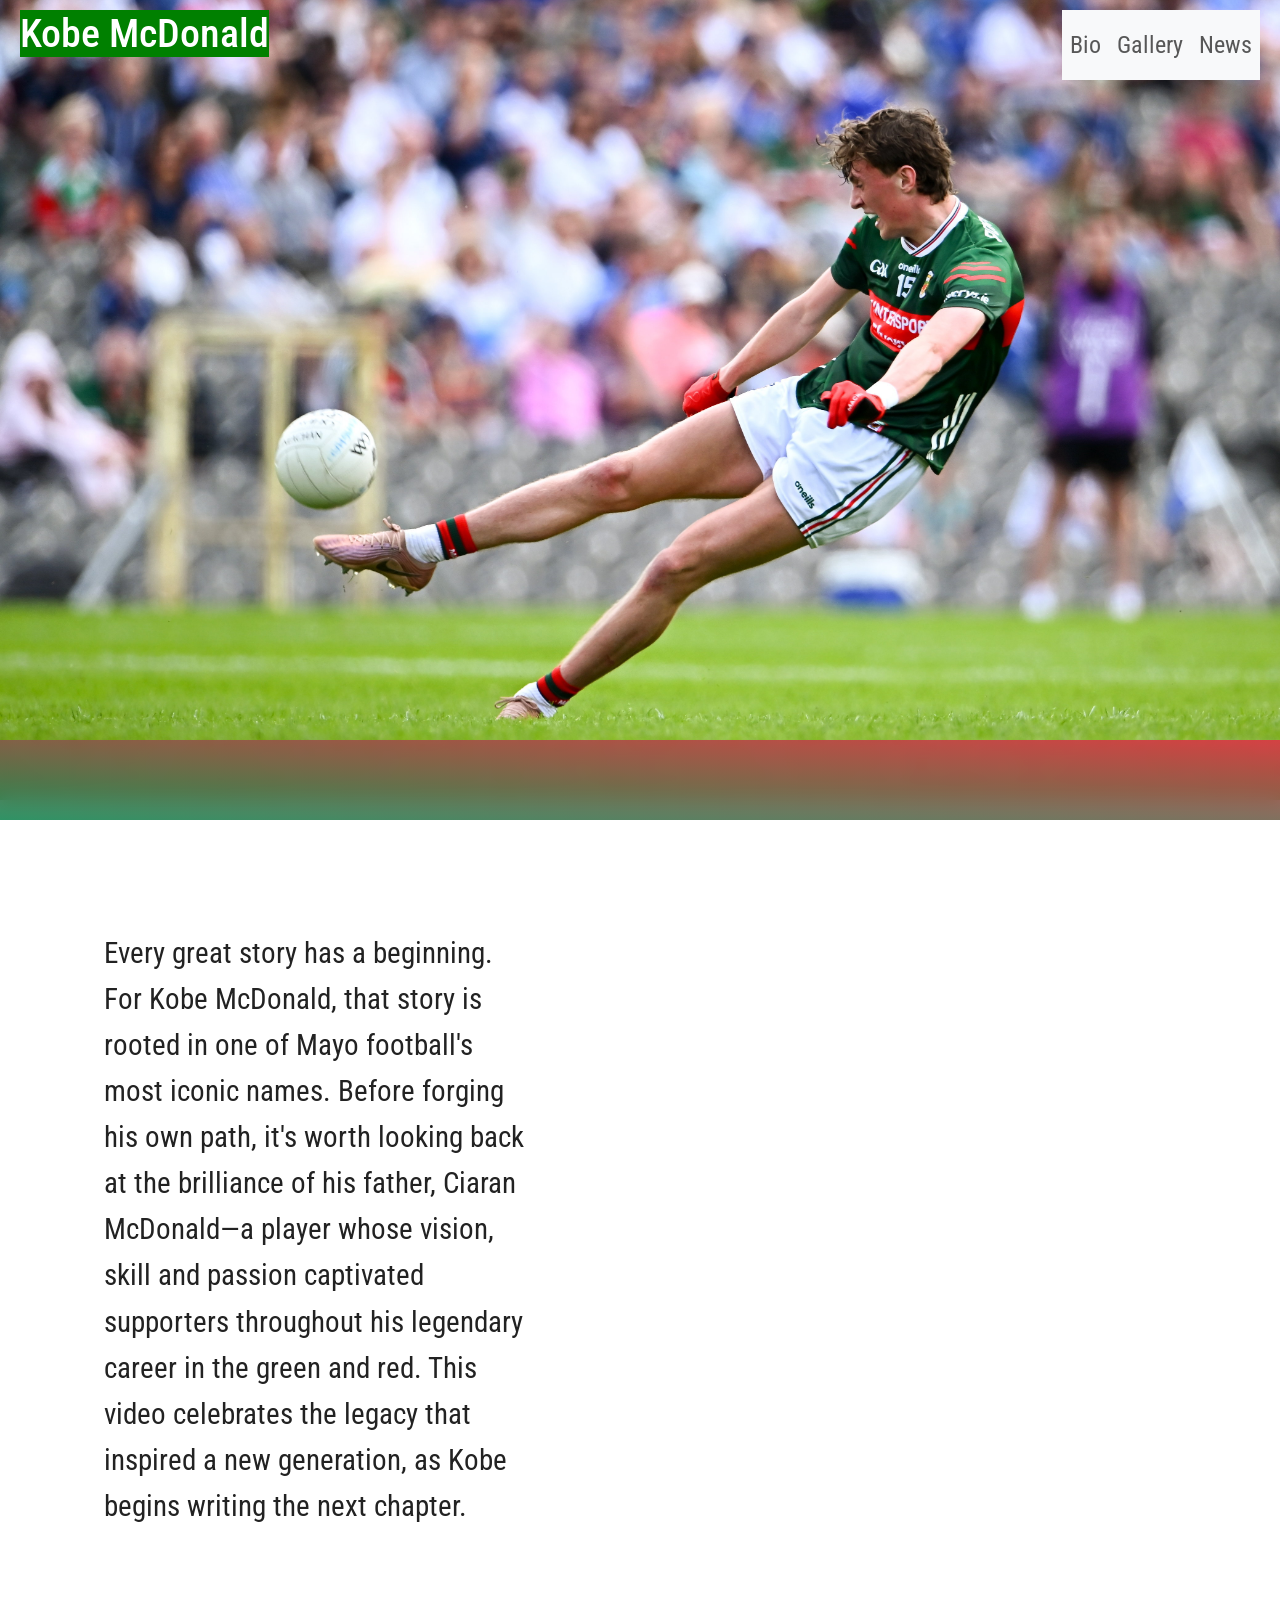
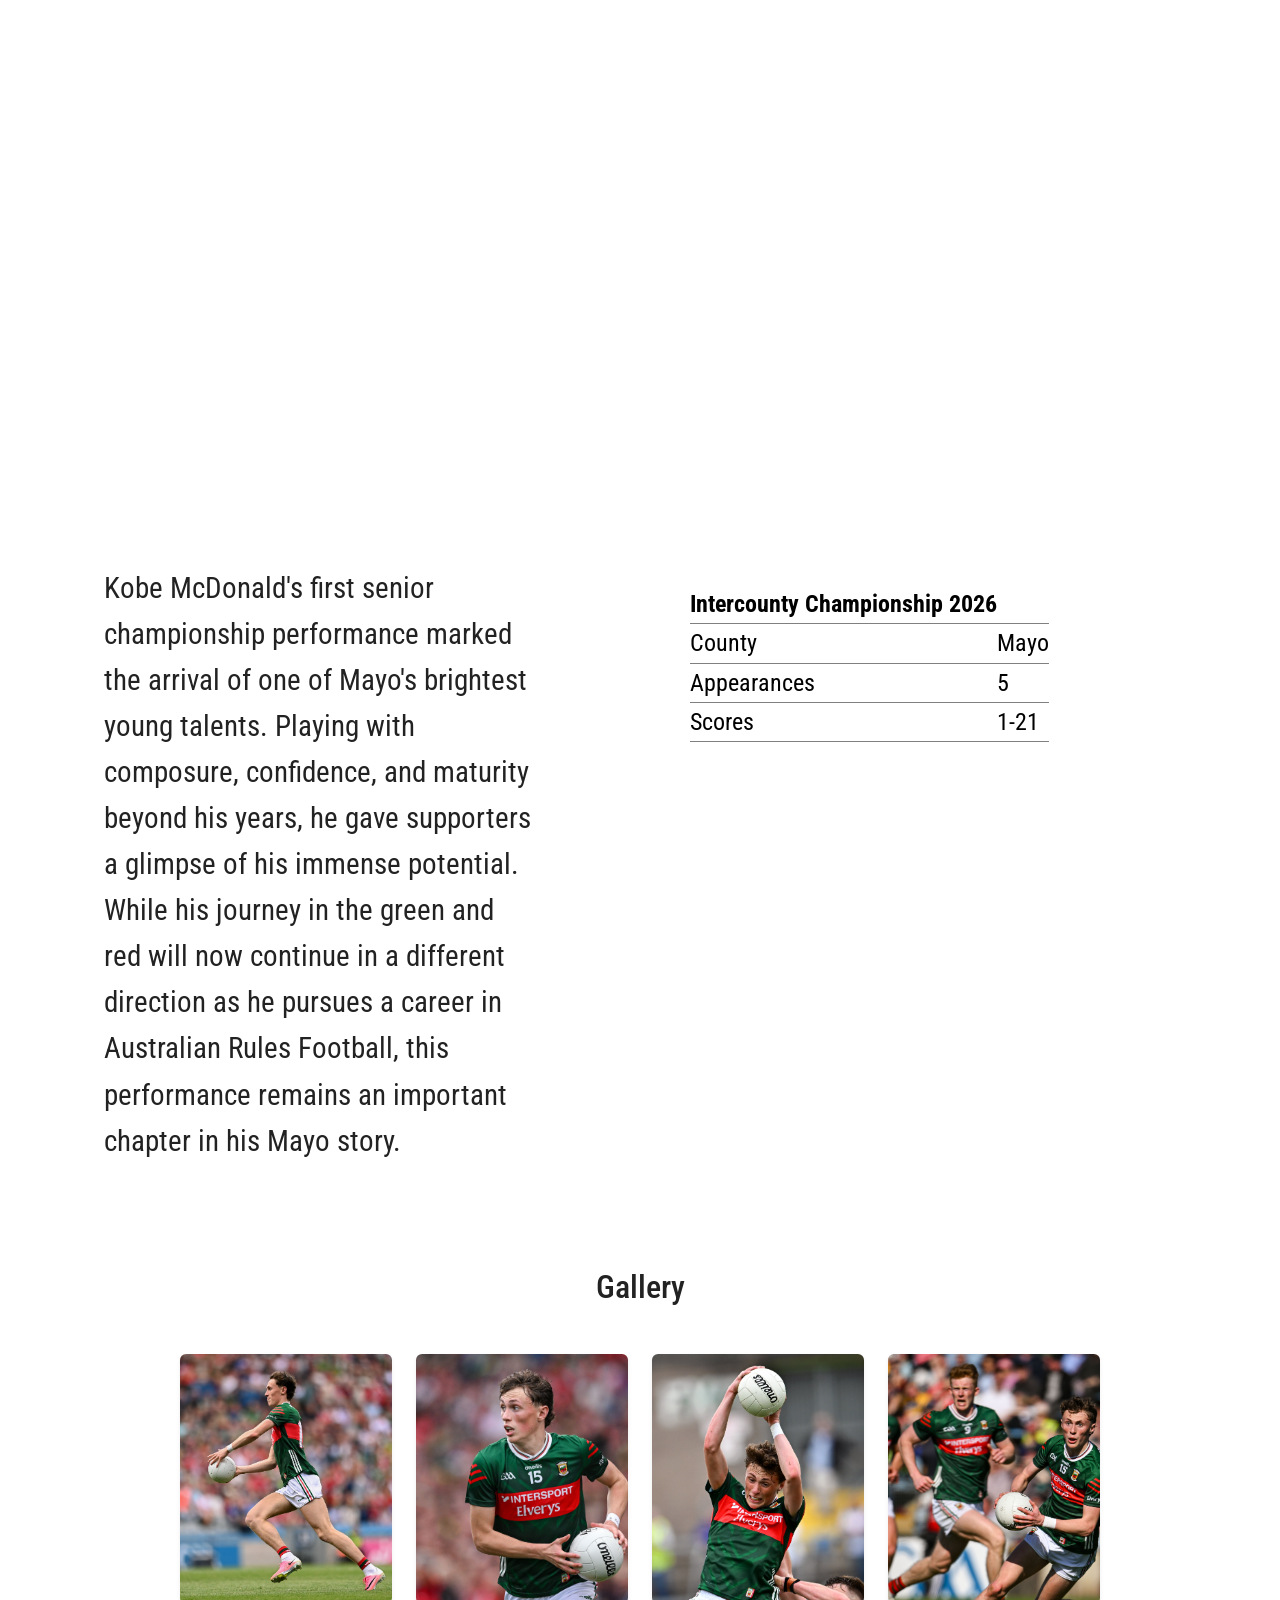
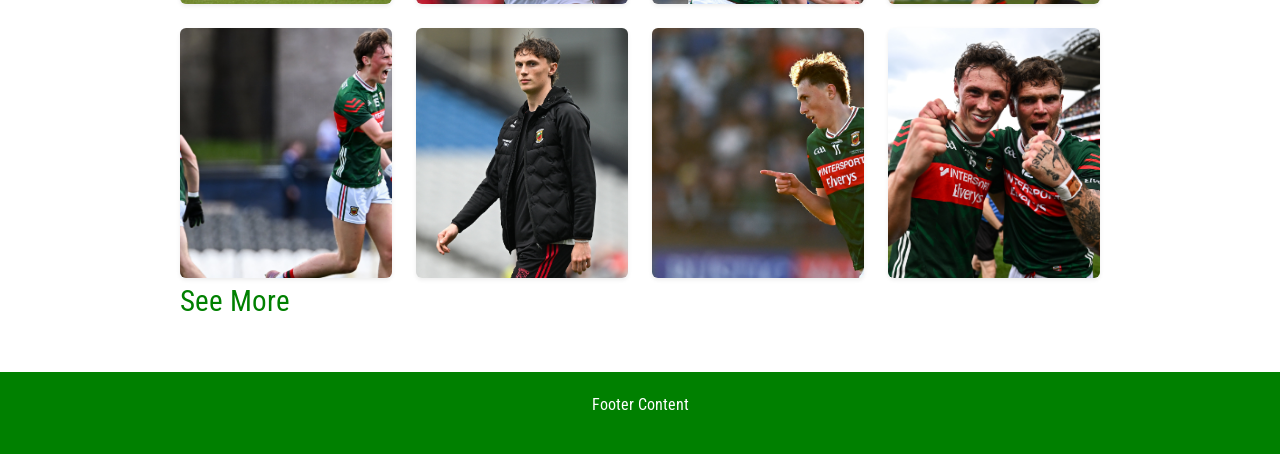
==== index.html @ b2b322db "Added content to Bio page" ====
<!doctype html>
<html lang="en">
	<head>
		<meta charset="UTF-8" />
		<meta
			name="viewport"
			content="width=device-width, initial-scale=1.0"
		/>
		<title>Kobe McDonald | The Goat</title>
		<link
			href="https://fonts.googleapis.com/css2?family=Roboto+Condensed:ital,wght@0,100..900;1,100..900&display=swap"
			rel="stylesheet"
		/>
		<link
			href="https://cdn.jsdelivr.net/npm/bootstrap@5.3.8/dist/css/bootstrap.min.css"
			rel="stylesheet"
			integrity="sha384-sRIl4kxILFvY47J16cr9ZwB07vP4J8+LH7qKQnuqkuIAvNWLzeN8tE5YBujZqJLB"
			crossorigin="anonymous"
		/>
		<link
			rel="stylesheet"
			href="css/style.css"
		/>
	</head>
	<body>
		<header>
			<h1><a href="index.html">Kobe McDonald</a></h1>
			<nav class="navbar navbar-expand-lg navbar-light bg-light">
				<button
					class="navbar-toggler"
					type="button"
					data-bs-toggle="collapse"
					data-bs-target="#navbarNav"
				>
					<span class="navbar-toggler-icon"></span>
				</button>

				<div
					class="collapse navbar-collapse"
					id="navbarNav"
				>
					<ul class="navbar-nav ms-auto">
						<li class="nav-item">
							<a
								href="bio.html"
								class="nav-link"
								>Bio</a
							>
						</li>
						<li class="nav-item">
							<a
								href="#"
								class="nav-link"
								>Gallery</a
							>
						</li>
						<li class="nav-item">
							<a
								href="#"
								class="nav-link"
								>News</a
							>
						</li>
					</ul>
				</div>
			</nav>
		</header>

		<div class="hero">
			<img
				class="cover_image"
				src="images/Kobe_hero.jpg"
				alt="Hero Image Of Kobe McDonald kicking a ball"
			/>
		</div>

		<div class="angled-divider"></div>

		<main>
			<div class="video">
				<section class="video-description">
					<p>
						Every great story has a beginning. For Kobe McDonald, that story is
						rooted in one of Mayo football's most iconic names. Before forging
						his own path, it's worth looking back at the brilliance of his
						father, Ciaran McDonald—a player whose vision, skill and passion
						captivated supporters throughout his legendary career in the green
						and red. This video celebrates the legacy that inspired a new
						generation, as Kobe begins writing the next chapter.
					</p>
				</section>

				<aside class="iframe-container">
					<iframe
						width="80%"
						height="500"
						src="https://www.youtube.com/embed/FTMXe2VPsEo?si=8yo0m6TtbRX3YWy1"
						title="YouTube video player"
						frameborder="0"
						allow="
							accelerometer;
							autoplay;
							clipboard-write;
							encrypted-media;
							gyroscope;
							picture-in-picture;
							web-share;
						"
						referrerpolicy="strict-origin-when-cross-origin"
						allowfullscreen
					></iframe>
				</aside>
			</div>
			<div class="parallax"></div>

			<div class="stats">
				<section class="stats_description">
					<p>
						Kobe McDonald's first senior championship performance marked the
						arrival of one of Mayo's brightest young talents. Playing with
						composure, confidence, and maturity beyond his years, he gave
						supporters a glimpse of his immense potential. While his journey in
						the green and red will now continue in a different direction as he
						pursues a career in Australian Rules Football, this performance
						remains an important chapter in his Mayo story.
					</p>
				</section>

				<aside class="table">
					<table>
						<tr>
							<th>Intercounty Championship 2026</th>
						</tr>
						<tr>
							<td>County</td>
							<td>Mayo</td>
						</tr>
						<tr>
							<td>Appearances</td>
							<td>5</td>
						</tr>
						<tr>
							<td>Scores</td>
							<td>1-21</td>
						</tr>
					</table>
				</aside>
			</div>

			<section class="py-5">
				<div class="container">
					<h2 class="text-center mb-5">Gallery</h2>

					<div class="row g-4">
						<div class="col-6 col-md-4 col-lg-3">
							<a
								href="images/Kobe Full.jpg"
								target="_blank"
							>
								<img
									src="images/Kobe Full.jpg"
									class="img-fluid rounded shadow-sm gallery-img"
									alt="Image of Kobe in full running with a ball"
								/>
							</a>
						</div>

						<div class="col-6 col-md-4 col-lg-3">
							<a
								href="images/kobe_ball.jpg"
								target="_blank"
							>
								<img
									src="images/kobe_ball.jpg"
									class="img-fluid rounded shadow-sm gallery-img"
									alt="Close up image of Kobe with a ball"
								/>
							</a>
						</div>

						<div class="col-6 col-md-4 col-lg-3">
							<a
								href="images/Kobe_catch.jpg"
								target="_blank"
							>
								<img
									src="images/Kobe_catch.jpg"
									class="img-fluid rounded shadow-sm gallery-img"
									alt="Close image of Kobe catching a ball"
								/>
							</a>
						</div>

						<div class="col-6 col-md-4 col-lg-3">
							<a
								href="images/Kobe-and-team.jpg"
								target="_blank"
							>
								<img
									src="images/Kobe-and-team.jpg"
									class="img-fluid rounded shadow-sm gallery-img"
									alt="Image of Kobe with ball and Mayo teammates in background"
								/>
							</a>
						</div>

						<div class="col-6 col-md-4 col-lg-3">
							<a
								href="images/kobe-celebrating.jpg"
								target="_blank"
							>
								<img
									src="images/kobe-celebrating.jpg"
									class="img-fluid rounded shadow-sm gallery-img"
									alt="Image of Kobe celebrating with clenched fist"
								/>
							</a>
						</div>

						<div class="col-6 col-md-4 col-lg-3">
							<a
								href="images/kobe-training-jacket.jpg"
								target="_blank"
							>
								<img
									src="images/kobe-training-jacket.jpg"
									class="img-fluid rounded shadow-sm gallery-img"
									alt="Image of Kobe walking in Mayo training kit"
								/>
							</a>
						</div>

						<div class="col-6 col-md-4 col-lg-3">
							<a
								href="images/kobe-un20.jpg"
								target="_blank"
							>
								<img
									src="images/kobe-un20.jpg"
									class="img-fluid rounded shadow-sm gallery-img"
									alt="Image of Kobe pointing"
								/>
							</a>
						</div>

						<div class="col-6 col-md-4 col-lg-3">
							<a
								href="images/kobe+jordan.jpg"
								target="_blank"
							>
								<img
									src="images/kobe+jordan.jpg"
									class="img-fluid rounded shadow-sm gallery-img"
									alt="Image of Kobe and Jordan celebrating"
								/>
							</a>
						</div>
					</div>
					<a href="#">See More</a>
				</div>
			</section>
		</main>
		<footer>
			<p>Footer Content</p>
		</footer>

		<script
			src="https://cdn.jsdelivr.net/npm/bootstrap@5.0.2/dist/js/bootstrap.bundle.min.js"
			integrity="sha384-MrcW6ZMFYlzcLA8Nl+NtUVF0sA7MsXsP1UyJoMp4YLEuNSfAP+JcXn/tWtIaxVXM"
			crossorigin="anonymous"
		></script>
	</body>
</html>
---- css/style.css ----
* {
	box-sizing: border-box;
	margin: 0;
	padding: 0;
}

body {
	font-family: "Roboto Condensed", sans-serif;
	line-height: 1.6;
	color: #222;
}

header {
	width: 100%;
	position: absolute;
	z-index: 1;
	display: flex;
	justify-content: space-between;
	padding-top: 10px;
}

h1 a {
	margin-left: 20px;
	color: white;
	text-decoration: none;
	background-color: green;
}

.navbar {
	font-size: 1.5rem;
	text-decoration: none;
	margin-right: 20px;
}

a:hover {
	text-decoration: underline;
}

.cover_image {
	width: 100%;
	height: 500px;
	object-fit: cover;
}

.angled-divider {
	position: relative;
	top: -40px;
	height: 50px;
	background: linear-gradient(
		3deg,
		rgba(25, 135, 84, 0.9),
		rgba(220, 53, 69, 0.9)
	);
	backdrop-filter: blur(9px);
}

section {
	margin: auto;
	width: 95%;
	padding: 0px 30px 30px 40px;
	font-size: 1rem;
}

.iframe-container {
	overflow: hidden;
	padding-top: 56.25%; /* 16:9 */
	position: relative;
}

.iframe-container iframe {
	/*this is to center and make reponsive the video */
	position: absolute;
	margin: auto;
	top: 0;
	left: 0;
	right: 0;
	border: 0;
	width: 80%;
	height: 80%;
}

.parallax {
	/* The image used */
	background-image: url(../../images/fans.jpg);

	/* Set a specific height */
	min-height: 500px;

	/* Create the parallax scrolling effect */
	background-attachment: fixed;
	background-position: center;
	background-repeat: no-repeat;
	background-size: cover;
}

.stats_description {
	margin-top: 30px;
}

.table {
	font-size: 1.5rem;
	padding: 50px;
}

.gallery-img {
	width: 100%;
	height: 250px;
	object-fit: cover;
	transition:
		transform 0.3s ease,
		box-shadow 0.3s ease;
	cursor: pointer;
}

.gallery-img:hover {
	transform: scale(1.05);
	box-shadow: 0 12px 25px rgba(0, 0, 0, 0.25);
}

section a {
	text-decoration: none;
	color: green;
}

footer {
	grid-area: footer;
	background-color: green;
	color: white;
	text-align: center;
	padding: 20px;
}

/* Bio */


section img {
	width: 80%;
}

@media (min-width: 768px) {
	.cover_image {
		height: 600px;
	}


	.angled-divider {
		top: -60px;
		height: 60px;
	}

	section {
		margin: auto;
		width: 80%;
		padding: 0px 40px;
		font-size: 1.2rem;
	}

	.video {
		grid-area: video;
		display: grid;
		grid-template-columns: 1fr 1fr;
		padding-top: 50px;
	}

	.stats {
		grid-area: stats;
		display: grid;
		grid-template-columns: 1fr 1fr;
		padding-top: 50px;
	}

	/*Bio*/
	.bio {
		grid-area: bio;
		display: grid;
		grid-template-columns: 1fr 1fr;
}
}

@media (min-width: 1200px) {

	.cover_image {
		height: 800px;
	}

	.angled-divider {
		height: 80px;
	}

	section {
		margin: auto;
		width: 80%;
		padding-bottom: 40px;
		font-size: 1.8rem;
	}

	.video {
		grid-area: video;
		display: grid;
		grid-template-columns: 1fr 1fr;
		padding-top: 50px;
	}

	.stats {
		grid-area: stats;
		display: grid;
		grid-template-columns: 1fr 1fr;
		padding-top: 50px;
	}


}
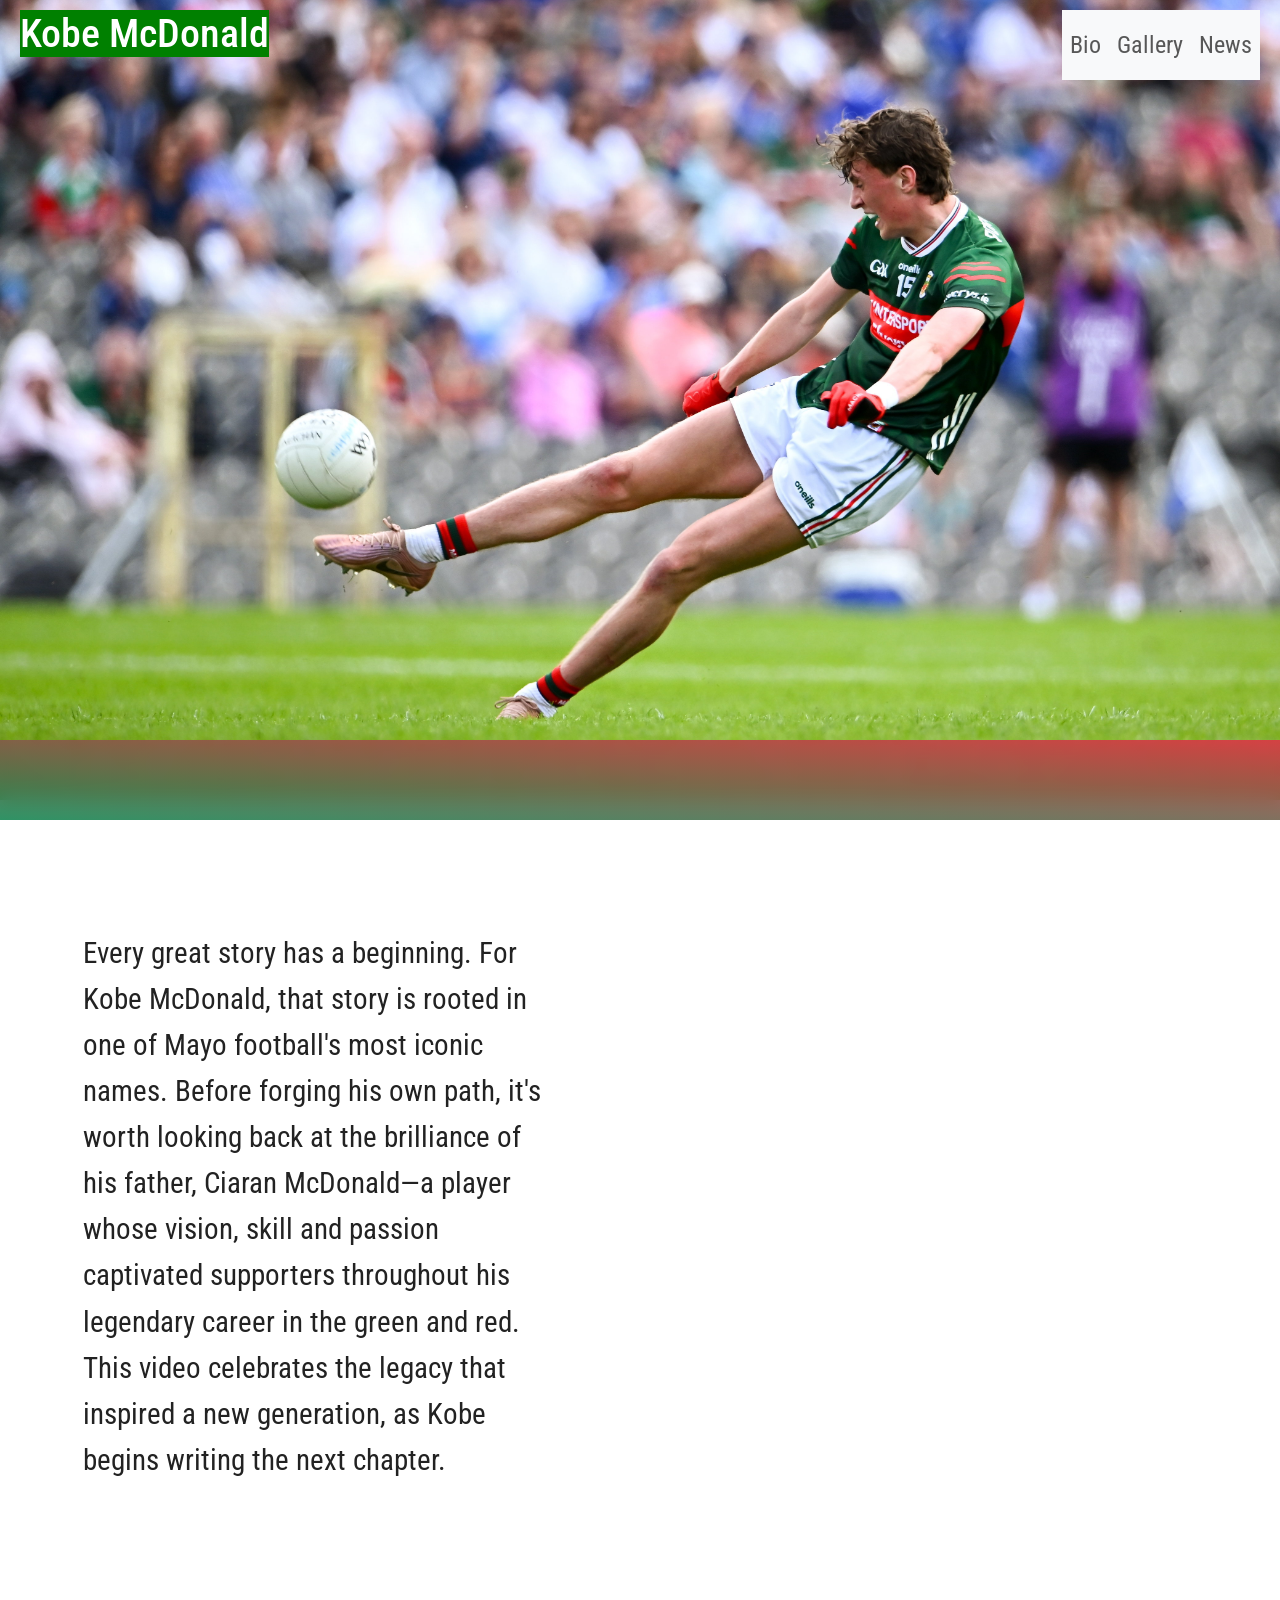
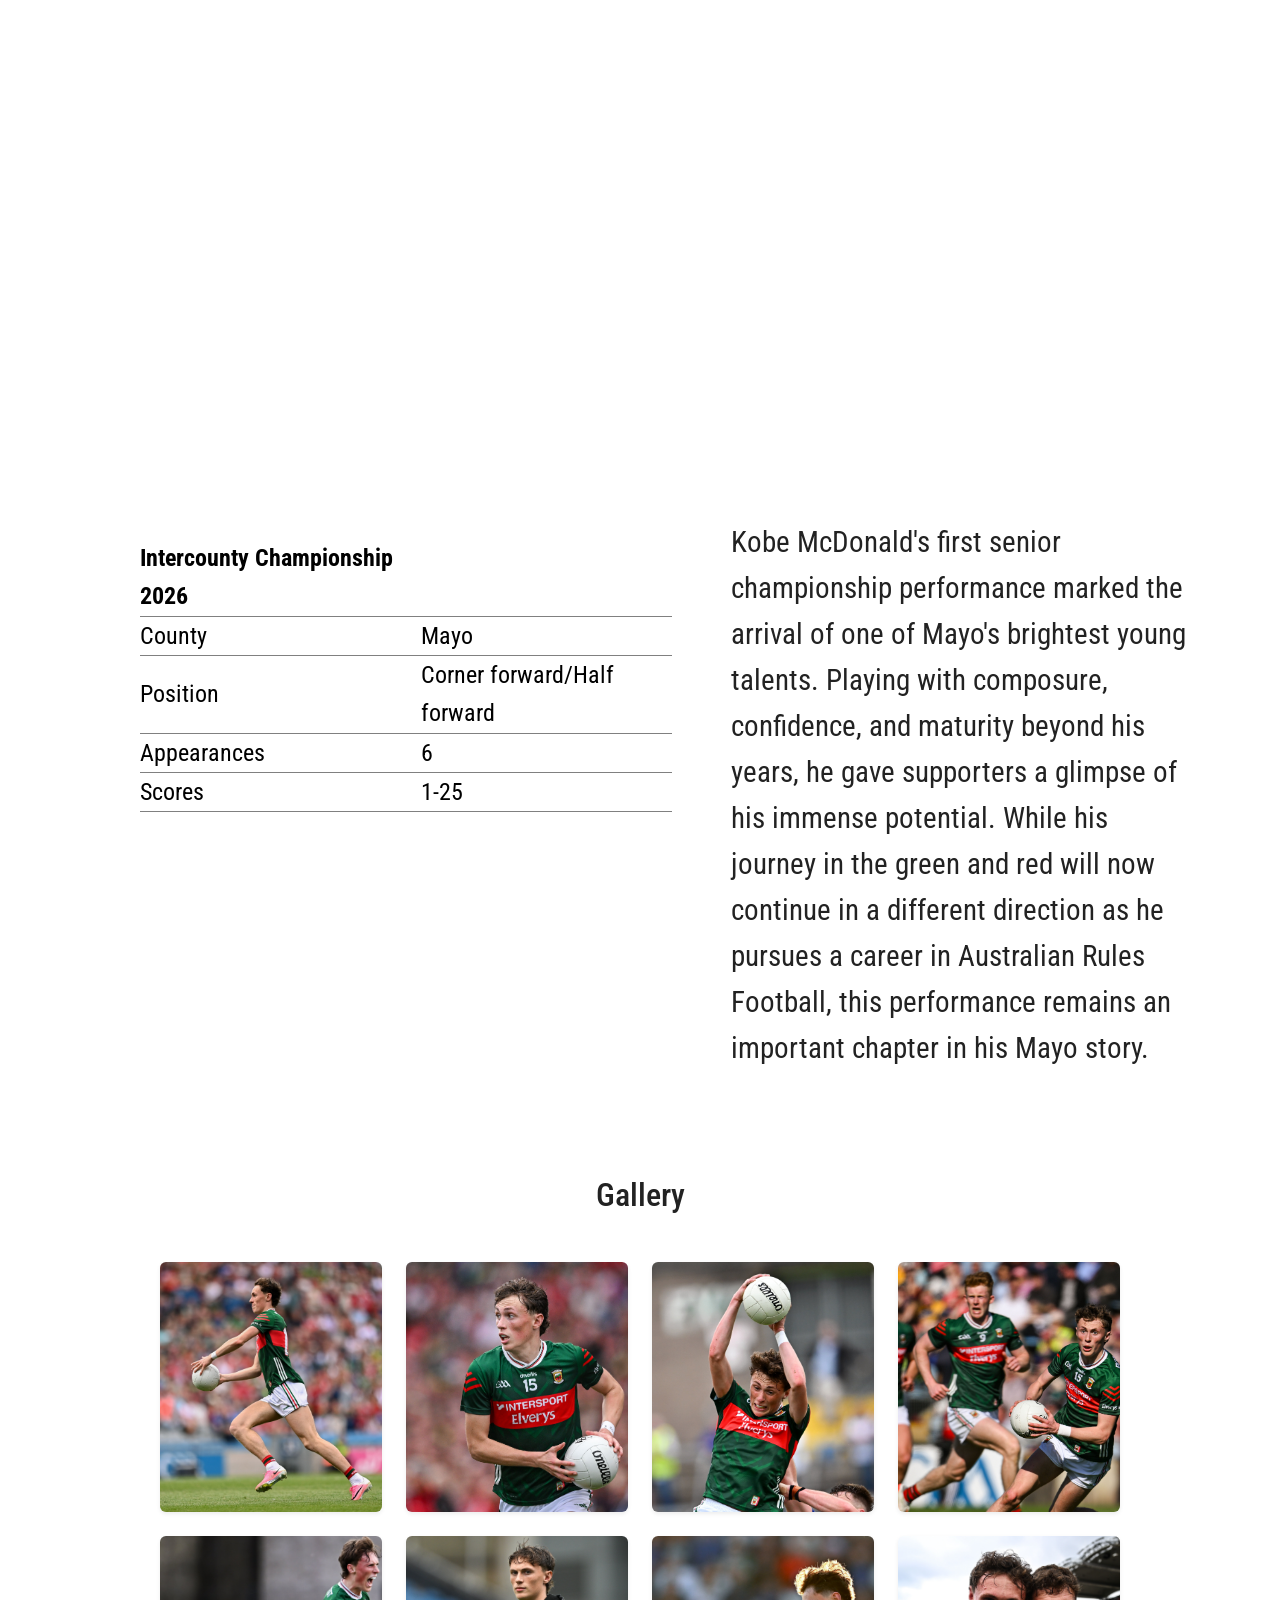
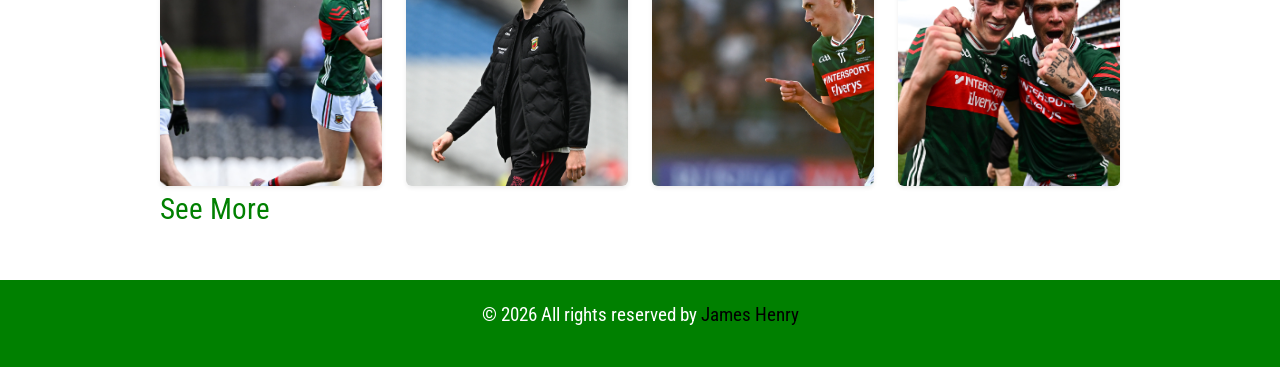
==== commit 246b56e4: "updated footer" ====
--- a/index.html
+++ b/index.html
@@ -49,7 +49,7 @@
 						</li>
 						<li class="nav-item">
 							<a
-								href="#"
+								href="gallery.html"
 								class="nav-link"
 								>Gallery</a
 							>
@@ -114,6 +114,30 @@
 			<div class="parallax"></div>
 
 			<div class="stats">
+				<aside class="table">
+					<table>
+						<tr>
+							<th>Intercounty Championship 2026</th>
+						</tr>
+						<tr>
+							<td>County</td>
+							<td>Mayo</td>
+						</tr>
+						<tr>
+							<td>Position</td>
+							<td>Corner forward/Half forward</td>
+						</tr>
+						<tr>
+							<td>Appearances</td>
+							<td>6</td>
+						</tr>
+						<tr>
+							<td>Scores</td>
+							<td>1-25</td>
+						</tr>
+					</table>
+				</aside>
+
 				<section class="stats_description">
 					<p>
 						Kobe McDonald's first senior championship performance marked the
@@ -125,26 +149,6 @@
 						remains an important chapter in his Mayo story.
 					</p>
 				</section>
-
-				<aside class="table">
-					<table>
-						<tr>
-							<th>Intercounty Championship 2026</th>
-						</tr>
-						<tr>
-							<td>County</td>
-							<td>Mayo</td>
-						</tr>
-						<tr>
-							<td>Appearances</td>
-							<td>5</td>
-						</tr>
-						<tr>
-							<td>Scores</td>
-							<td>1-21</td>
-						</tr>
-					</table>
-				</aside>
 			</div>
 
 			<section class="py-5">
@@ -256,12 +260,15 @@
 							</a>
 						</div>
 					</div>
-					<a href="#">See More</a>
+					<a href="gallery.html">See More</a>
 				</div>
 			</section>
 		</main>
 		<footer>
-			<p>Footer Content</p>
+			<p>
+				&copy; 2026 All rights reserved by
+				<a href="mailto:jamesjhenry.88@proton.me">James Henry</a>
+			</p>
 		</footer>
 
 		<script
--- a/css/style.css
+++ b/css/style.css
@@ -126,12 +126,17 @@
 	grid-area: footer;
 	background-color: green;
 	color: white;
+	font-size: 1.2rem;
 	text-align: center;
 	padding: 20px;
 }
 
+footer a {
+	text-decoration: none;
+	color: black;
+}
+
 /* Bio */
-
 
 section img {
 	width: 80%;
@@ -142,7 +147,6 @@
 		height: 600px;
 	}
 
-
 	.angled-divider {
 		top: -60px;
 		height: 60px;
@@ -151,7 +155,7 @@
 	section {
 		margin: auto;
 		width: 80%;
-		padding: 0px 40px;
+		padding: 0px 20px;
 		font-size: 1.2rem;
 	}
 
@@ -160,6 +164,7 @@
 		display: grid;
 		grid-template-columns: 1fr 1fr;
 		padding-top: 50px;
+		gap: 1rem;
 	}
 
 	.stats {
@@ -167,6 +172,11 @@
 		display: grid;
 		grid-template-columns: 1fr 1fr;
 		padding-top: 50px;
+		gap: 1rem;
+	}
+
+	.table {
+		margin-left: 30px;
 	}
 
 	/*Bio*/
@@ -174,11 +184,11 @@
 		grid-area: bio;
 		display: grid;
 		grid-template-columns: 1fr 1fr;
-}
+		gap: 1rem;
+	}
 }
 
 @media (min-width: 1200px) {
-
 	.cover_image {
 		height: 800px;
 	}
@@ -199,6 +209,7 @@
 		display: grid;
 		grid-template-columns: 1fr 1fr;
 		padding-top: 50px;
+		gap: 1rem;
 	}
 
 	.stats {
@@ -206,7 +217,10 @@
 		display: grid;
 		grid-template-columns: 1fr 1fr;
 		padding-top: 50px;
-	}
-
-
-}
+		gap: 1rem;
+	}
+
+	.table {
+		margin-left: 90px;
+	}
+}
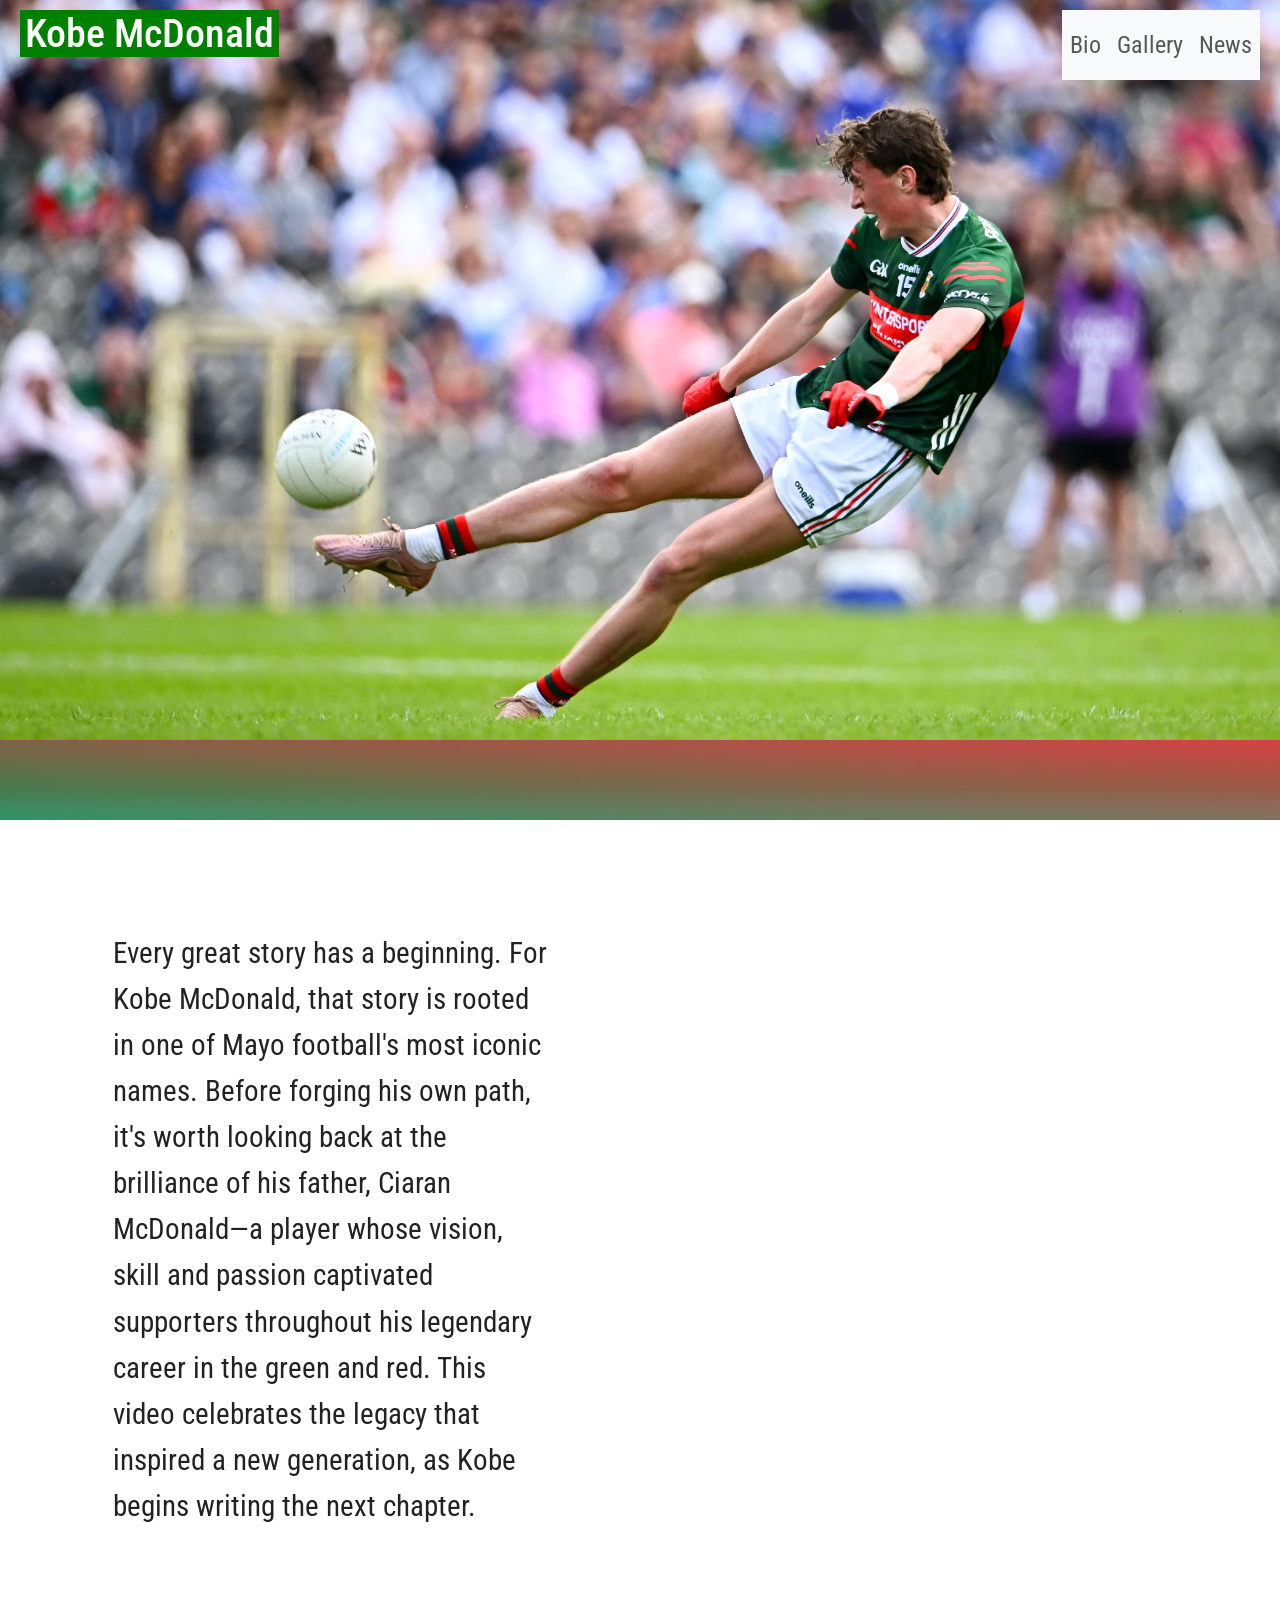
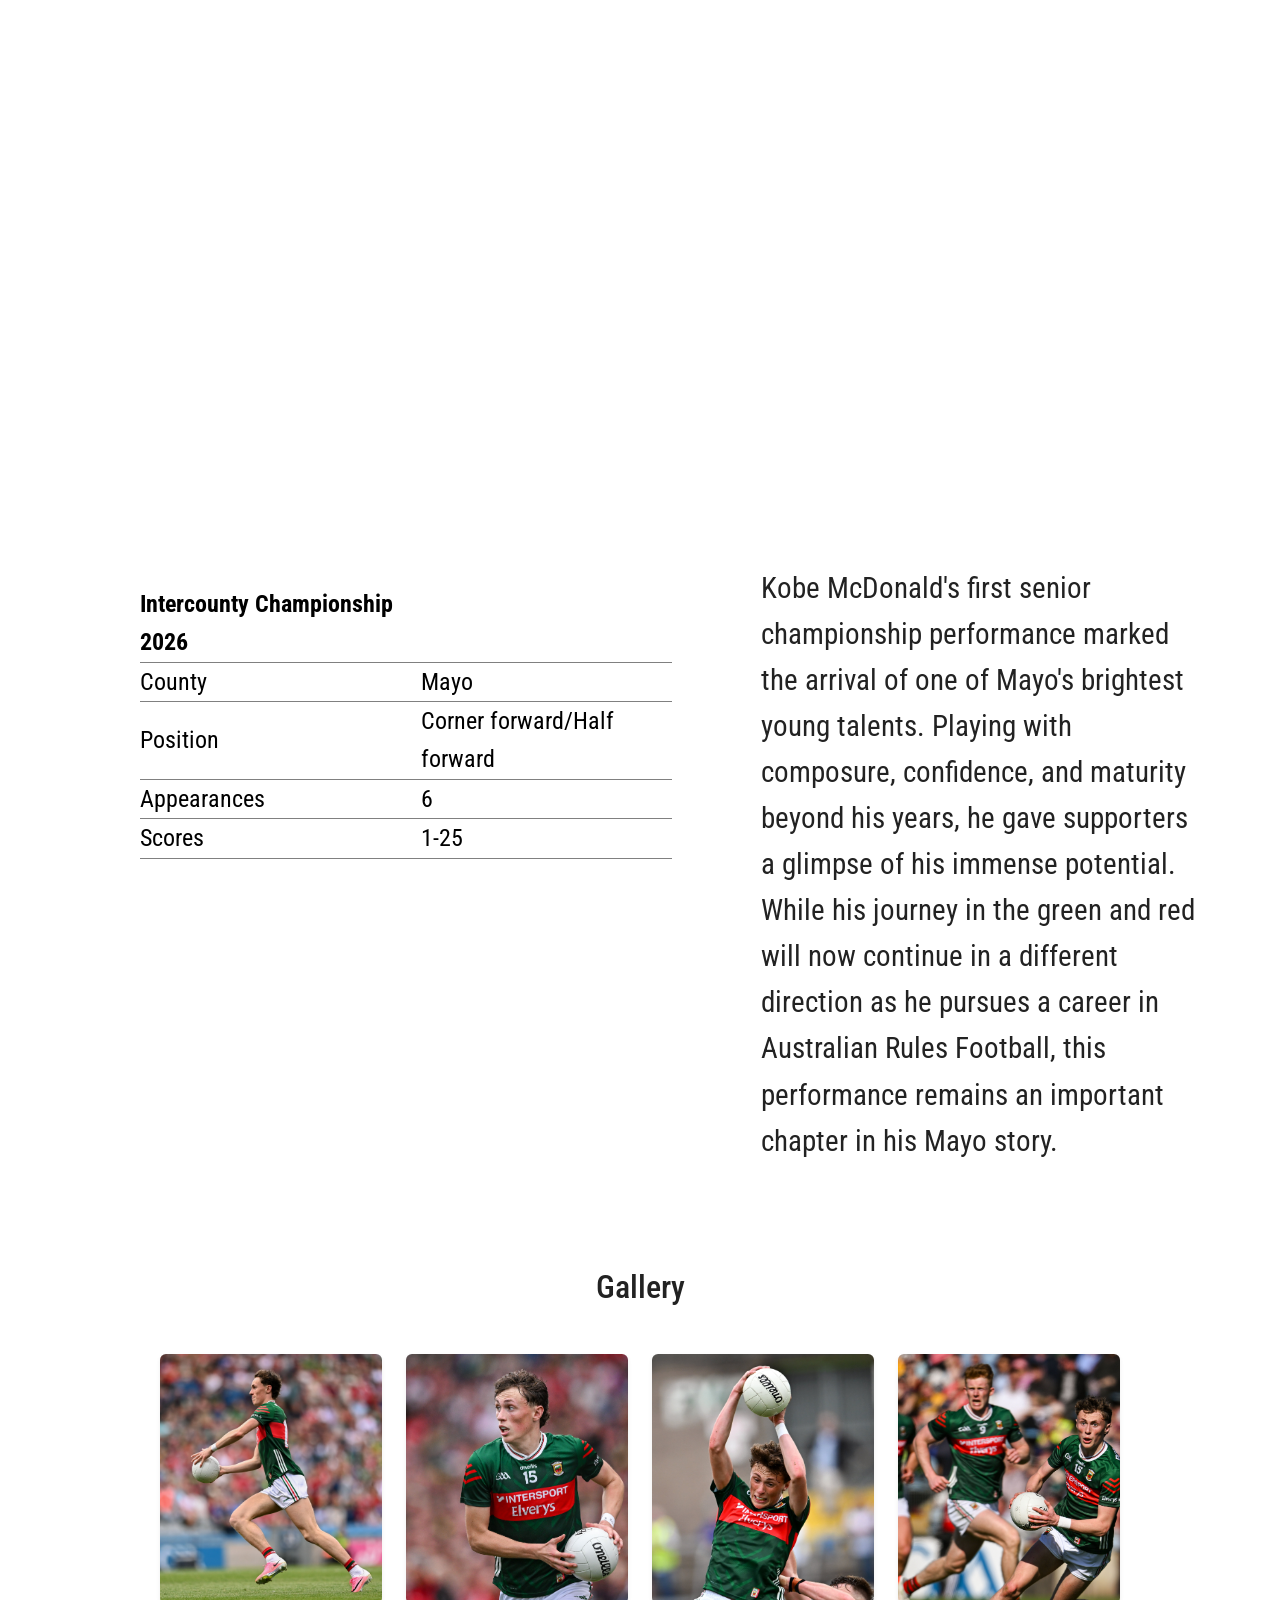
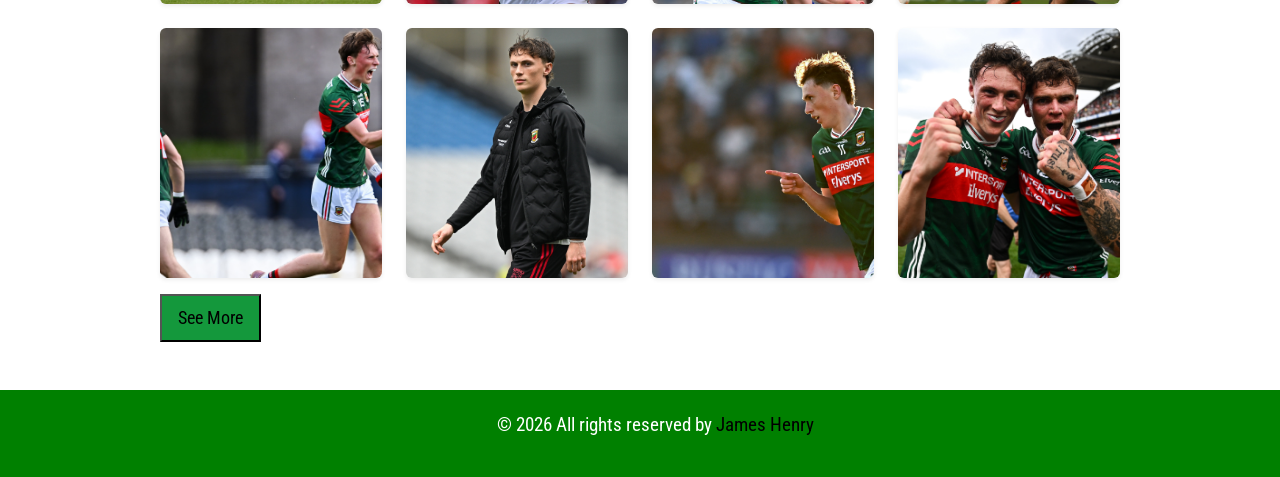
==== commit 696bccad: "Bio page content added" ====
--- a/index.html
+++ b/index.html
@@ -56,7 +56,7 @@
 						</li>
 						<li class="nav-item">
 							<a
-								href="#"
+								href="news.html"
 								class="nav-link"
 								>News</a
 							>
@@ -158,11 +158,11 @@
 					<div class="row g-4">
 						<div class="col-6 col-md-4 col-lg-3">
 							<a
-								href="images/Kobe Full.jpg"
-								target="_blank"
-							>
-								<img
-									src="images/Kobe Full.jpg"
+								href="images/Kobe_Full.jpg"
+								target="_blank"
+							>
+								<img
+									src="images/Kobe_Full.jpg"
 									class="img-fluid rounded shadow-sm gallery-img"
 									alt="Image of Kobe in full running with a ball"
 								/>
@@ -260,7 +260,9 @@
 							</a>
 						</div>
 					</div>
-					<a href="gallery.html">See More</a>
+					<a href="gallery.html">
+						<button>See More</button>
+					</a>
 				</div>
 			</section>
 		</main>
--- a/css/style.css
+++ b/css/style.css
@@ -19,11 +19,12 @@
 	padding-top: 10px;
 }
 
-h1 a {
+header h1 a {
 	margin-left: 20px;
 	color: white;
 	text-decoration: none;
 	background-color: green;
+	padding: 0px 5px;
 }
 
 .navbar {
@@ -80,13 +81,9 @@
 }
 
 .parallax {
-	/* The image used */
-	background-image: url(../../images/fans.jpg);
-
-	/* Set a specific height */
+	/* Create the parallax scrolling effect */
+	background-image: url(../images/fans.jpg);
 	min-height: 500px;
-
-	/* Create the parallax scrolling effect */
 	background-attachment: fixed;
 	background-position: center;
 	background-repeat: no-repeat;
@@ -120,6 +117,13 @@
 section a {
 	text-decoration: none;
 	color: green;
+}
+
+button {
+	background-color: #14983c;
+	margin-top: 1rem;
+	padding: 0.5rem 1rem;
+	font-size: 1.1rem;
 }
 
 footer {
@@ -142,6 +146,107 @@
 	width: 80%;
 }
 
+.bio_description {
+	padding: 30px;
+}
+
+.bio_description h2 {
+	font-family: Helvetica, sans-serif;
+	font-weight: bold;
+	color: #14983c;
+	text-align: center;
+}
+
+.bio_description h3 {
+	color: red;
+	text-align: center;
+}
+
+/* Gallery */
+.main_gallery {
+	margin-left: 20px;
+}
+
+.main_gallery p {
+	margin: 0;
+}
+
+
+/*News */
+
+.news-container h1, p{
+	margin-left: 20px;
+}
+
+.news {
+	margin: auto;
+	display: grid;
+}
+
+.news-card {
+	width: 80%;
+	background: white;
+	border-radius: 18px;
+	border-style: solid;
+	margin: 20px 0px 50px 20px;
+	overflow: hidden; /* keep image inside card */
+	text-decoration: none;
+	color: inherit; /* remove blue from link */
+	box-shadow: 0 10px 30px rgba(0, 0, 0, 0.08);
+	transition: 0.35s ease;
+}
+
+.news-card:hover {
+	transform: translateY(-8px);
+	box-shadow: 0 20px 45px rgba(0, 0, 0, 0.18);
+}
+
+.news-card img {
+	width: 100%;
+	height: 400px;
+	object-fit: cover;
+}
+
+.news-content {
+	padding: 20px;
+}
+
+.news-content p {
+	color: #14983c;
+	margin-bottom: 30px;
+	margin-left: inherit;
+}
+
+.read-more {
+	font-weight: bold;
+	color: #cc0000;
+}
+
+.contact {
+	margin-top: 50px;
+	margin-bottom: 50px;
+}
+
+form {
+	max-width: 600px;
+	margin: auto;
+	padding: 1rem;
+	border: 3px solid;
+	border-radius: 18px;
+}
+
+label {
+	display: block;
+	margin-top: 1rem;
+}
+
+input,
+textarea {
+	width: 100%;
+	padding: 0.5rem;
+	margin-top: 0.25rem;
+}
+
 @media (min-width: 768px) {
 	.cover_image {
 		height: 600px;
@@ -186,6 +291,21 @@
 		grid-template-columns: 1fr 1fr;
 		gap: 1rem;
 	}
+
+	/* News */
+	.news-container h1,
+	p {
+		margin-left: 30px;
+	}
+
+	.news-card {
+		display: grid;
+		grid-template-columns: 350px 1fr;
+	}
+
+	.news-content h2 {
+		font-size: 1.6rem;
+	}
 }
 
 @media (min-width: 1200px) {
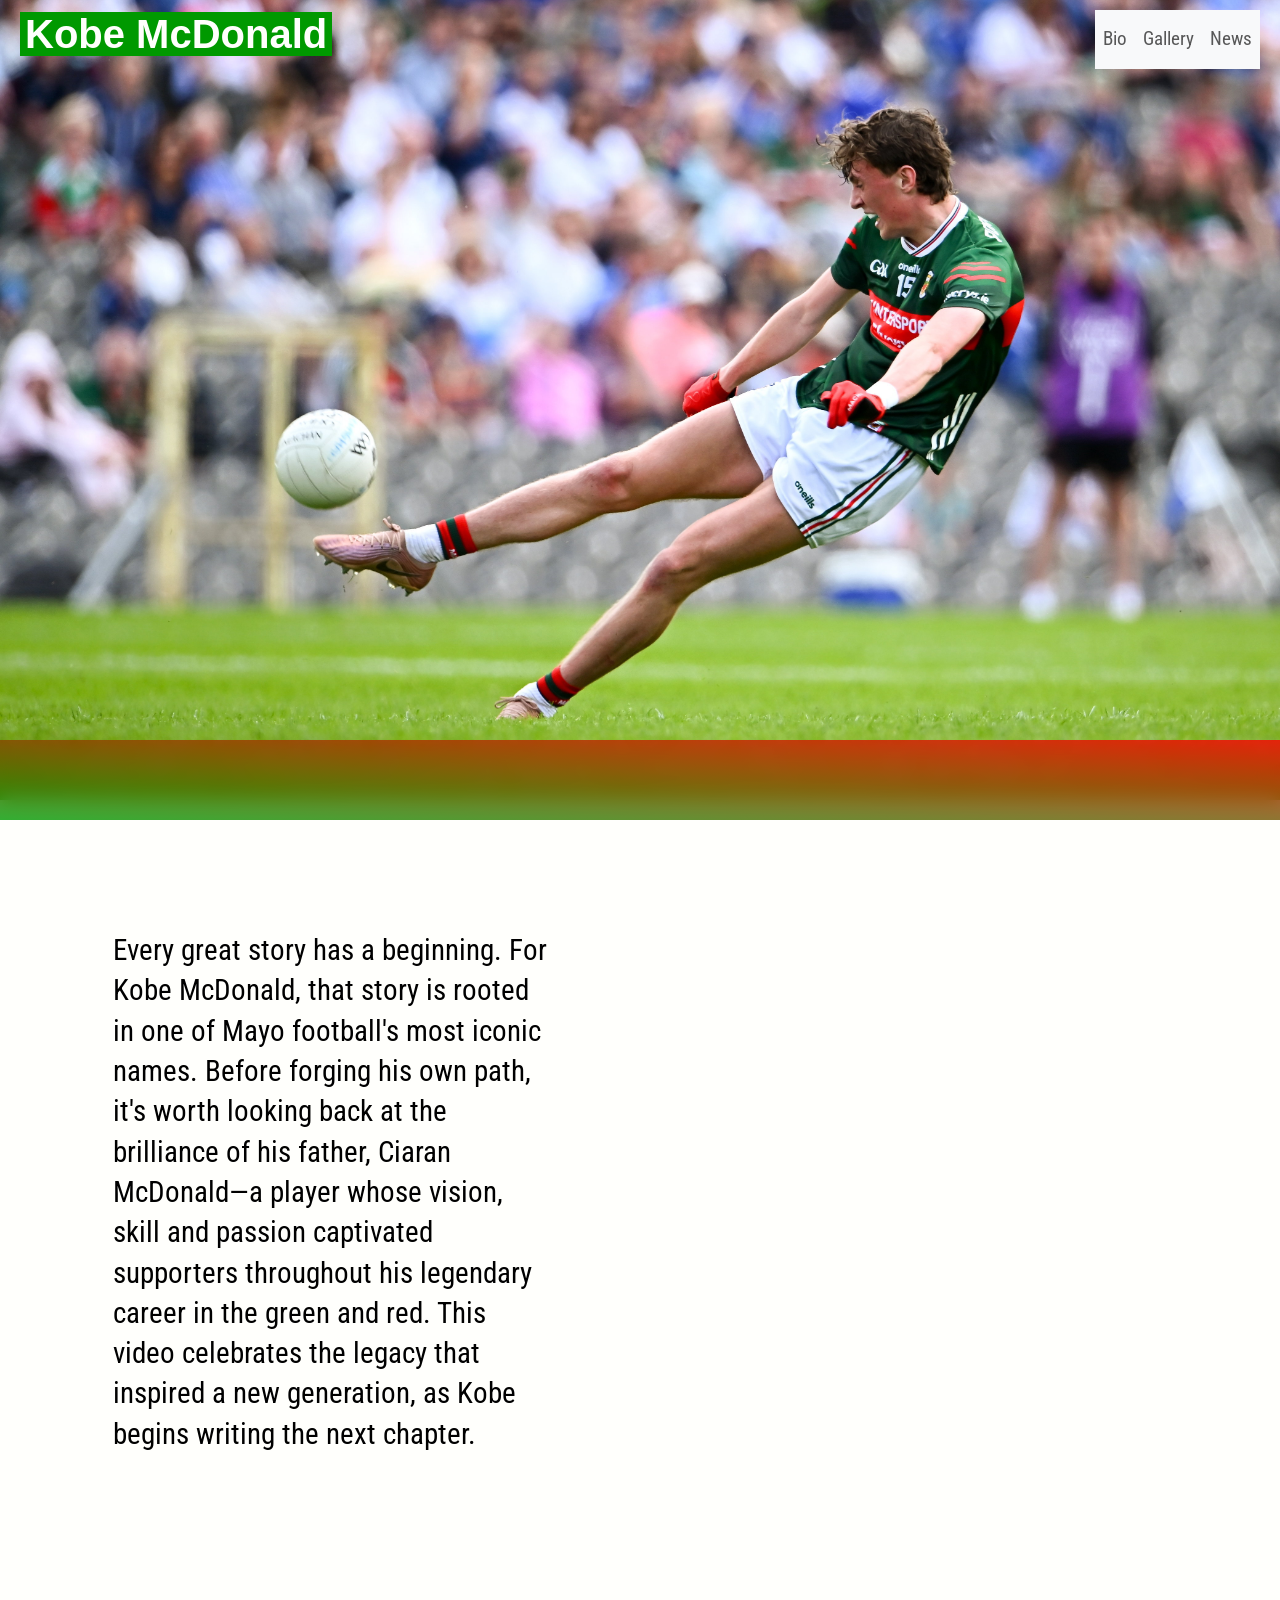
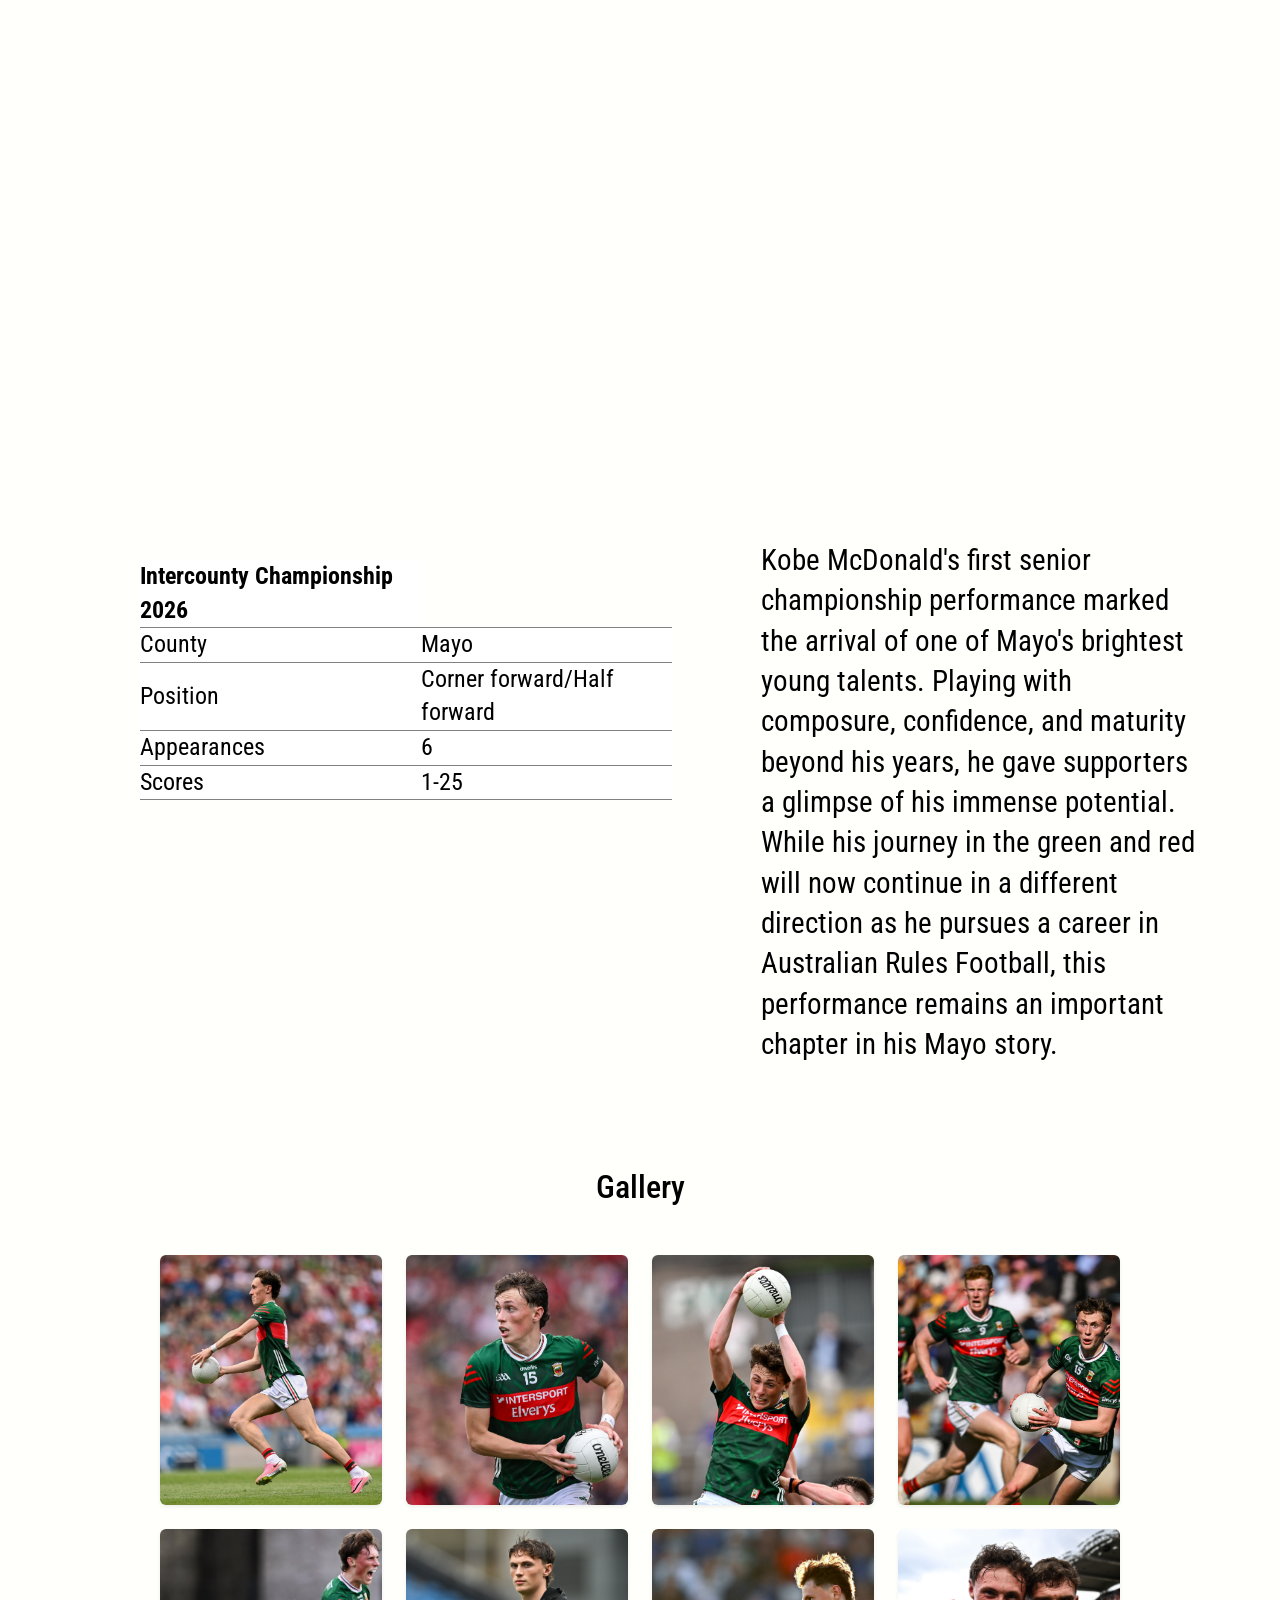
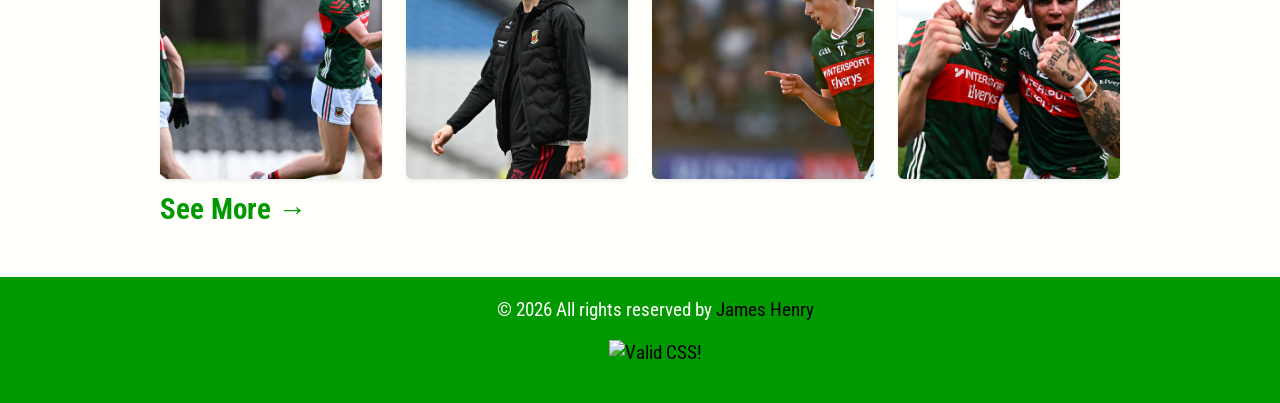
==== commit c05a188c: "code validation" ====
--- a/index.html
+++ b/index.html
@@ -92,8 +92,8 @@
 
 				<aside class="iframe-container">
 					<iframe
-						width="80%"
-						height="500"
+						width="560"
+						height="315"
 						src="https://www.youtube.com/embed/FTMXe2VPsEo?si=8yo0m6TtbRX3YWy1"
 						title="YouTube video player"
 						frameborder="0"
@@ -260,9 +260,8 @@
 							</a>
 						</div>
 					</div>
-					<a href="gallery.html">
-						<button>See More</button>
-					</a>
+					<div class="see-more"><a href="gallery.html">See More →</a></div>
+					
 				</div>
 			</section>
 		</main>
@@ -271,6 +270,15 @@
 				&copy; 2026 All rights reserved by
 				<a href="mailto:jamesjhenry.88@proton.me">James Henry</a>
 			</p>
+			<p>
+				<a href="https://jigsaw.w3.org/css-validator/check/referer">
+					<img
+						style="border: 0; width: 88px; height: 31px"
+						src="https://jigsaw.w3.org/css-validator/images/vcss"
+						alt="Valid CSS!"
+					/>
+				</a>
+			</p>
 		</footer>
 
 		<script
--- a/css/style.css
+++ b/css/style.css
@@ -6,8 +6,9 @@
 
 body {
 	font-family: "Roboto Condensed", sans-serif;
-	line-height: 1.6;
-	color: #222;
+	line-height: 1.4;
+	color: #000000;
+	background-color: #fffffc;
 }
 
 header {
@@ -20,15 +21,17 @@
 }
 
 header h1 a {
+	font-family: Helvetica, sans-serif;
+	font-weight: bold;
+	text-decoration: none;
 	margin-left: 20px;
-	color: white;
-	text-decoration: none;
-	background-color: green;
+	color: #fffffc;
+	background-color: #009900;
 	padding: 0px 5px;
 }
 
 .navbar {
-	font-size: 1.5rem;
+	font-size: 1.2rem;
 	text-decoration: none;
 	margin-right: 20px;
 }
@@ -47,18 +50,14 @@
 	position: relative;
 	top: -40px;
 	height: 50px;
-	background: linear-gradient(
-		3deg,
-		rgba(25, 135, 84, 0.9),
-		rgba(220, 53, 69, 0.9)
-	);
+	background: linear-gradient(3deg, rgba(0, 153, 0, 0.8), rgba(250, 0, 0, 0.8));
 	backdrop-filter: blur(9px);
 }
 
 section {
 	margin: auto;
 	width: 95%;
-	padding: 0px 30px 30px 40px;
+	padding: 0px 25px 20px 25px;
 	font-size: 1rem;
 }
 
@@ -116,20 +115,32 @@
 
 section a {
 	text-decoration: none;
-	color: green;
+	color: #009900;
 }
 
 button {
-	background-color: #14983c;
-	margin-top: 1rem;
+	background-color: #009900;
+	margin-top: 2rem;
 	padding: 0.5rem 1rem;
 	font-size: 1.1rem;
+	transition:
+		background-color 0.3s ease,
+		transform 0.3s ease;
+}
+
+button:hover {
+	background-color: #beb7a4;
+}
+
+.see-more {
+	margin-top: 10px;
+	font-weight: bold;
 }
 
 footer {
 	grid-area: footer;
-	background-color: green;
-	color: white;
+	background-color: #009900;
+	color: #fffffc;
 	font-size: 1.2rem;
 	text-align: center;
 	padding: 20px;
@@ -153,7 +164,7 @@
 .bio_description h2 {
 	font-family: Helvetica, sans-serif;
 	font-weight: bold;
-	color: #14983c;
+	color: #009900;
 	text-align: center;
 }
 
@@ -171,10 +182,10 @@
 	margin: 0;
 }
 
-
 /*News */
 
-.news-container h1, p{
+.news-container h1,
+p {
 	margin-left: 20px;
 }
 
@@ -185,9 +196,10 @@
 
 .news-card {
 	width: 80%;
-	background: white;
+	background: #fffffc;
 	border-radius: 18px;
 	border-style: solid;
+	border-color: #beb7a4;
 	margin: 20px 0px 50px 20px;
 	overflow: hidden; /* keep image inside card */
 	text-decoration: none;
@@ -212,14 +224,14 @@
 }
 
 .news-content p {
-	color: #14983c;
+	color: #009900;
 	margin-bottom: 30px;
 	margin-left: inherit;
 }
 
 .read-more {
 	font-weight: bold;
-	color: #cc0000;
+	color: #ff0000;
 }
 
 .contact {
@@ -231,7 +243,7 @@
 	max-width: 600px;
 	margin: auto;
 	padding: 1rem;
-	border: 3px solid;
+	border: 3px solid #beb7a4;
 	border-radius: 18px;
 }
 
@@ -269,6 +281,7 @@
 		display: grid;
 		grid-template-columns: 1fr 1fr;
 		padding-top: 50px;
+		margin-bottom: 50px;
 		gap: 1rem;
 	}
 
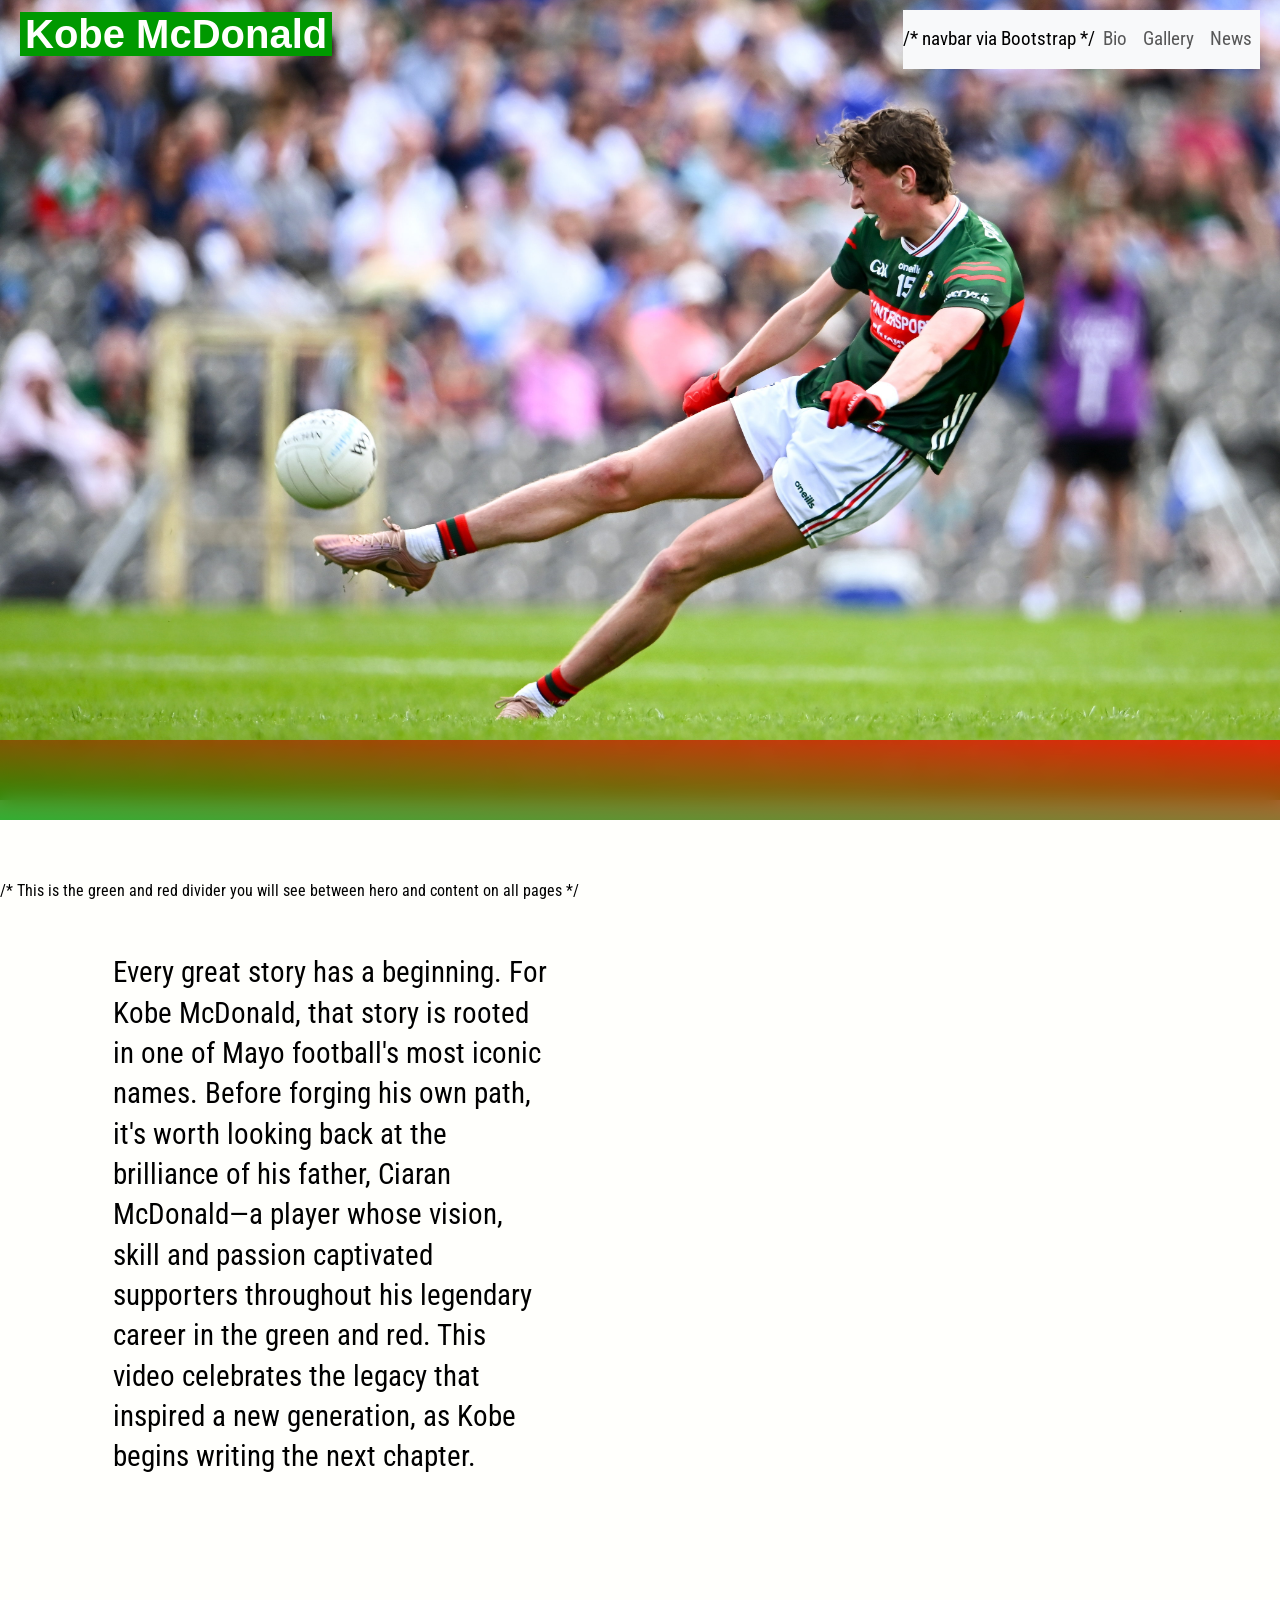
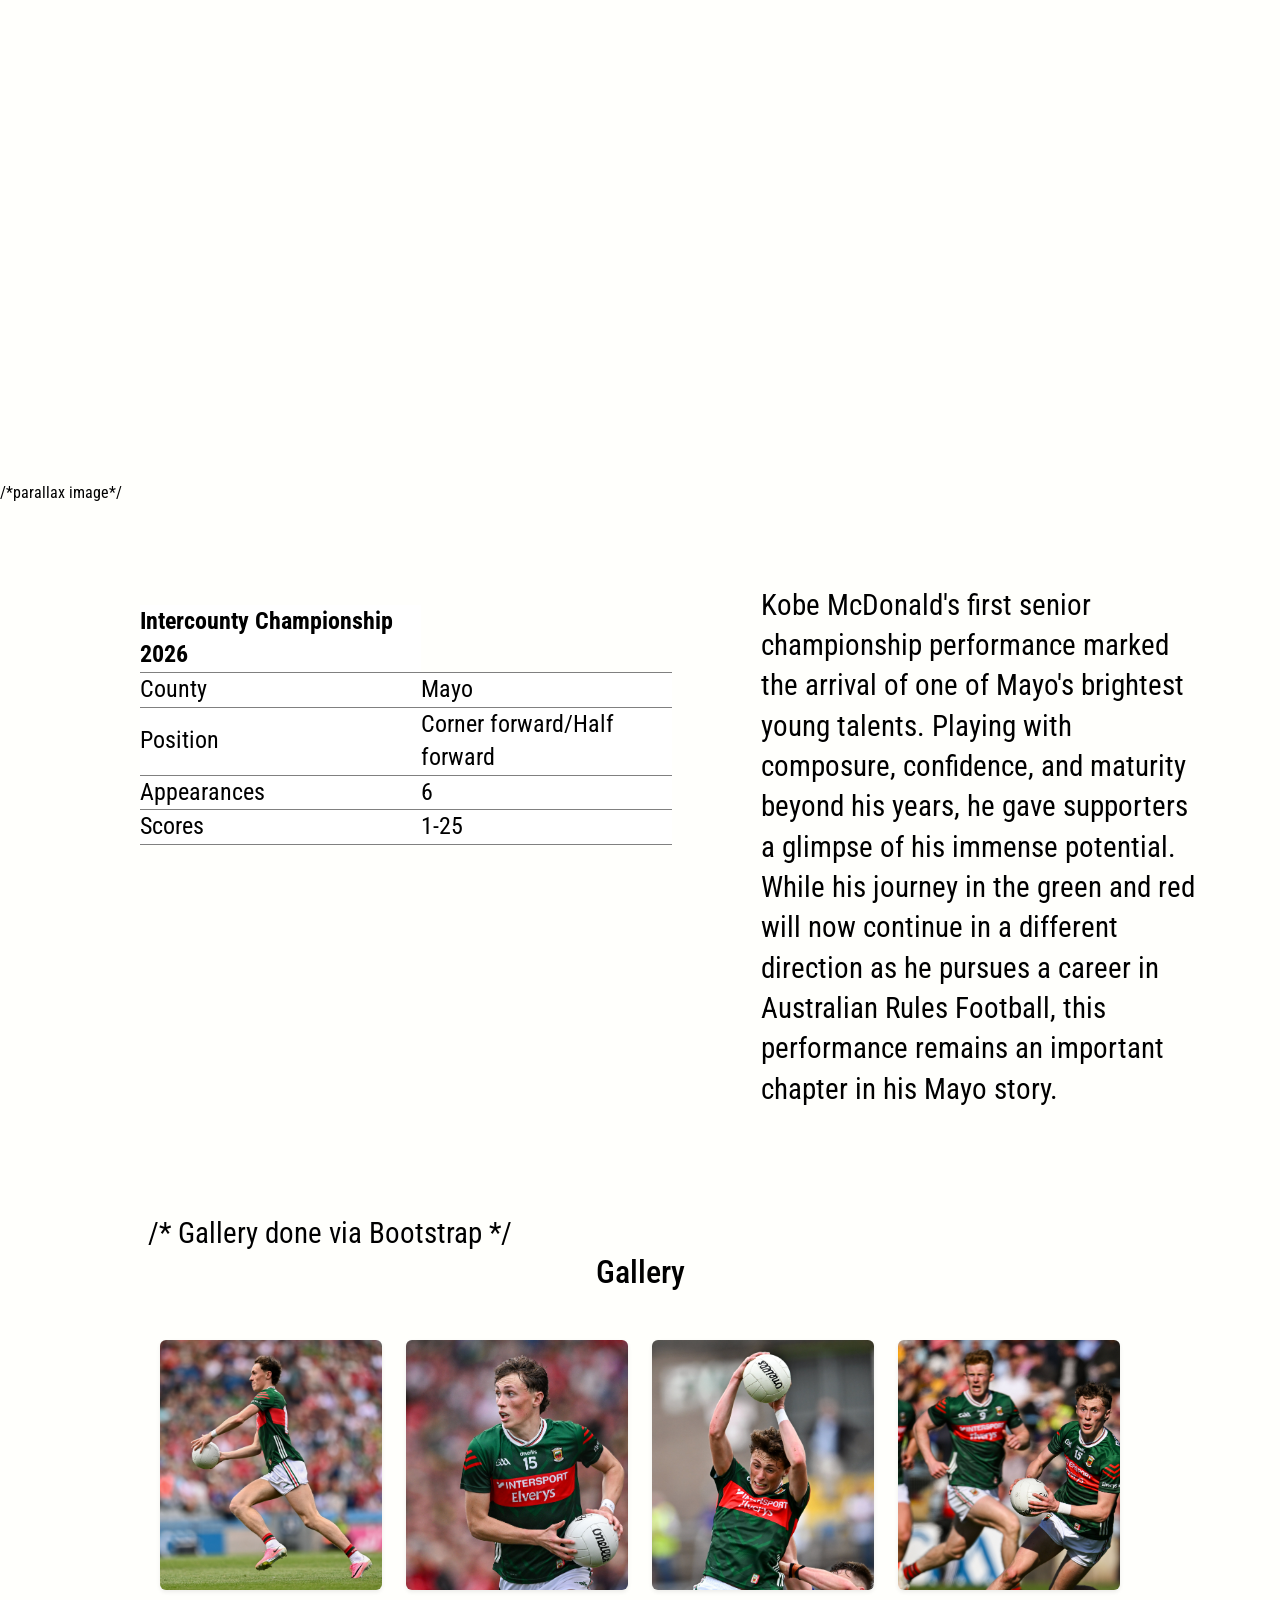
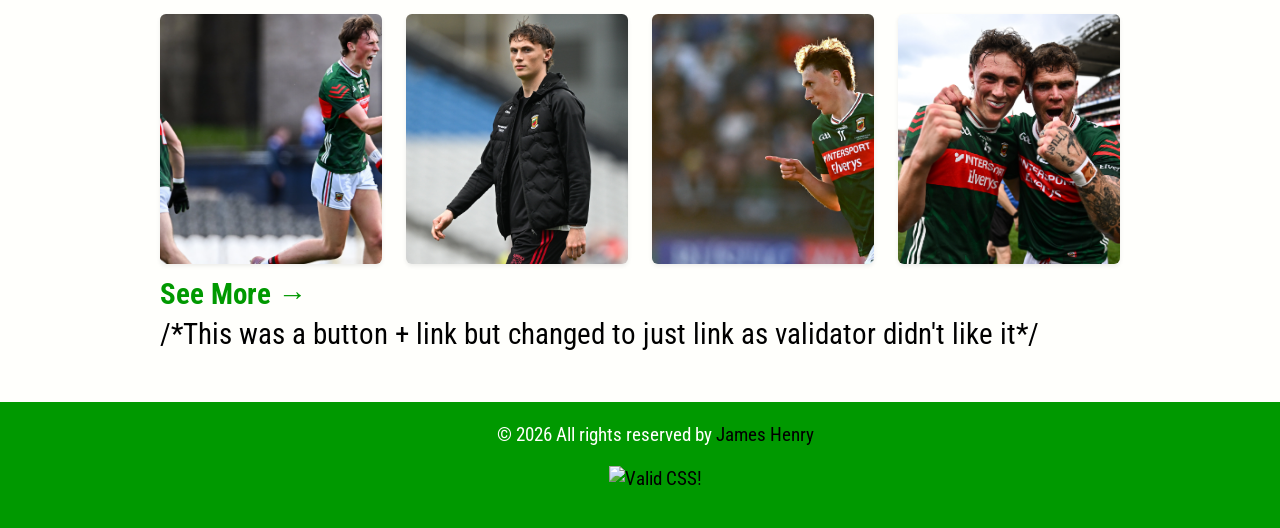
==== commit 9b2cc33f: "Final version" ====
--- a/index.html
+++ b/index.html
@@ -25,7 +25,7 @@
 	<body>
 		<header>
 			<h1><a href="index.html">Kobe McDonald</a></h1>
-			<nav class="navbar navbar-expand-lg navbar-light bg-light">
+			<nav class="navbar navbar-expand-lg navbar-light bg-light">  /* navbar via Bootstrap */
 				<button
 					class="navbar-toggler"
 					type="button"
@@ -74,7 +74,7 @@
 			/>
 		</div>
 
-		<div class="angled-divider"></div>
+		<div class="angled-divider"></div>  /* This is the green and red divider you will see between hero and content on all pages */
 
 		<main>
 			<div class="video">
@@ -111,7 +111,7 @@
 					></iframe>
 				</aside>
 			</div>
-			<div class="parallax"></div>
+			<div class="parallax"></div>  /*parallax image*/
 
 			<div class="stats">
 				<aside class="table">
@@ -151,7 +151,7 @@
 				</section>
 			</div>
 
-			<section class="py-5">
+			<section class="py-5"> /* Gallery done via Bootstrap */
 				<div class="container">
 					<h2 class="text-center mb-5">Gallery</h2>
 
@@ -260,7 +260,7 @@
 							</a>
 						</div>
 					</div>
-					<div class="see-more"><a href="gallery.html">See More →</a></div>
+					<div class="see-more"><a href="gallery.html">See More →</a></div>  /*This was a button + link but changed to just link as validator didn't like it*/
 					
 				</div>
 			</section>
--- a/css/style.css
+++ b/css/style.css
@@ -15,13 +15,14 @@
 	width: 100%;
 	position: absolute;
 	z-index: 1;
-	display: flex;
+	display: flex; /* Flexboox used */
 	justify-content: space-between;
 	padding-top: 10px;
 }
 
 header h1 a {
-	font-family: Helvetica, sans-serif;
+	font-family:
+		Helvetica, sans-serif; /*used a different font to make it look more like a logo */
 	font-weight: bold;
 	text-decoration: none;
 	margin-left: 20px;
@@ -48,9 +49,13 @@
 
 .angled-divider {
 	position: relative;
-	top: -40px;
+	top: -40px; /* I want the divider to sit every so slightly over the hero image */
 	height: 50px;
-	background: linear-gradient(3deg, rgba(0, 153, 0, 0.8), rgba(250, 0, 0, 0.8));
+	background: linear-gradient(
+		3deg,
+		rgba(0, 153, 0, 0.8),
+		rgba(250, 0, 0, 0.8)
+	); /* a small bit of opacity */
 	backdrop-filter: blur(9px);
 }
 
@@ -102,7 +107,7 @@
 	width: 100%;
 	height: 250px;
 	object-fit: cover;
-	transition:
+	transition: /* CSS Transition used to give slight movement to the site */
 		transform 0.3s ease,
 		box-shadow 0.3s ease;
 	cursor: pointer;
@@ -116,6 +121,58 @@
 section a {
 	text-decoration: none;
 	color: #009900;
+}
+
+.see-more {
+	margin-top: 10px;
+	font-weight: bold;
+}
+
+footer {
+	/* center the footer always at the bottom */
+	grid-area: footer;
+	background-color: #009900;
+	color: #fffffc;
+	font-size: 1.2rem;
+	text-align: center;
+	padding: 20px;
+}
+
+footer a {
+	text-decoration: none;
+	color: black;
+}
+
+/* Bio */
+
+section img {
+	width: 80%;
+}
+
+.bio_description {
+	padding: 30px;
+}
+
+.bio_description h2 {
+	/* make the quote stand apart */
+	font-family: Helvetica, sans-serif;
+	font-weight: bold;
+	color: #009900;
+	text-align: center;
+}
+
+.bio_description h3 {
+	color: red;
+	text-align: center;
+}
+
+/* Gallery */
+.main_gallery {
+	margin-left: 20px;
+}
+
+.main_gallery p {
+	margin: 0;
 }
 
 button {
@@ -132,56 +189,6 @@
 	background-color: #beb7a4;
 }
 
-.see-more {
-	margin-top: 10px;
-	font-weight: bold;
-}
-
-footer {
-	grid-area: footer;
-	background-color: #009900;
-	color: #fffffc;
-	font-size: 1.2rem;
-	text-align: center;
-	padding: 20px;
-}
-
-footer a {
-	text-decoration: none;
-	color: black;
-}
-
-/* Bio */
-
-section img {
-	width: 80%;
-}
-
-.bio_description {
-	padding: 30px;
-}
-
-.bio_description h2 {
-	font-family: Helvetica, sans-serif;
-	font-weight: bold;
-	color: #009900;
-	text-align: center;
-}
-
-.bio_description h3 {
-	color: red;
-	text-align: center;
-}
-
-/* Gallery */
-.main_gallery {
-	margin-left: 20px;
-}
-
-.main_gallery p {
-	margin: 0;
-}
-
 /*News */
 
 .news-container h1,
@@ -260,6 +267,7 @@
 }
 
 @media (min-width: 768px) {
+	/*responsiveness for bigger screens and addding in grid */
 	.cover_image {
 		height: 600px;
 	}
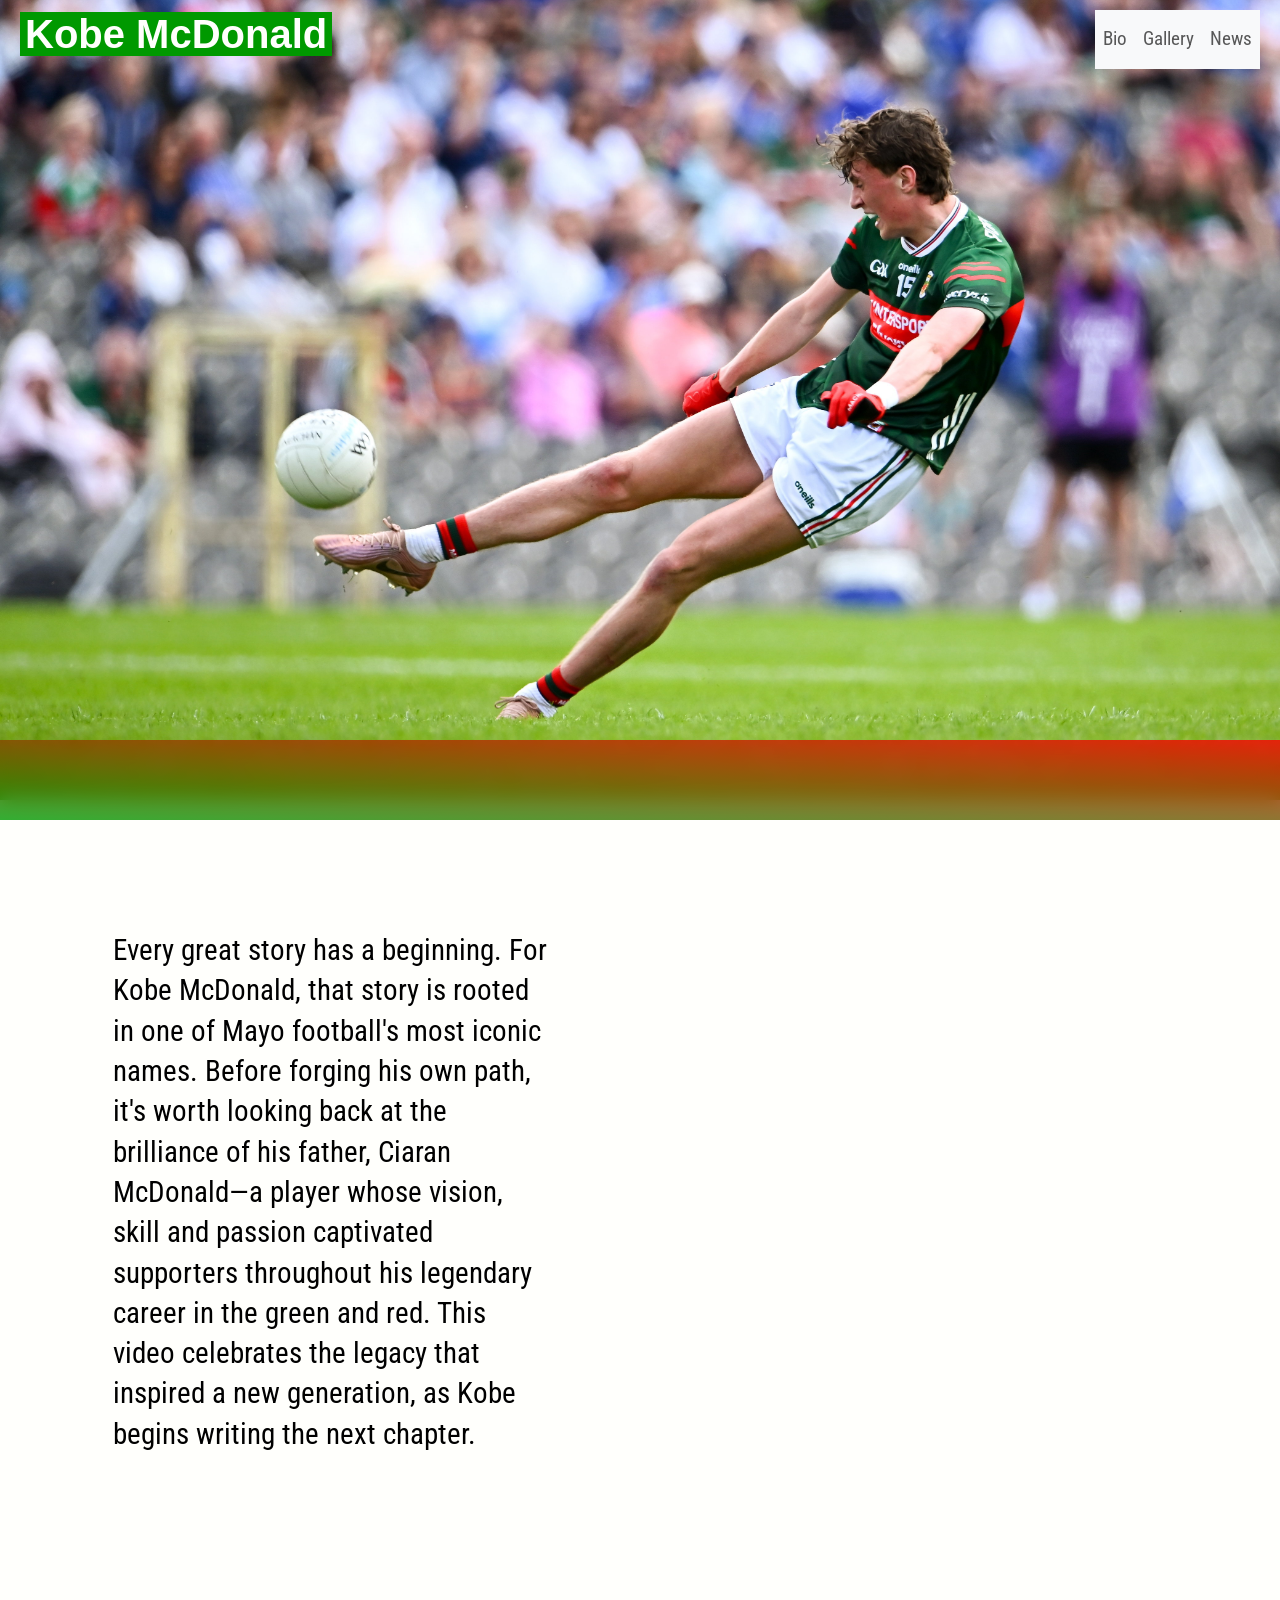
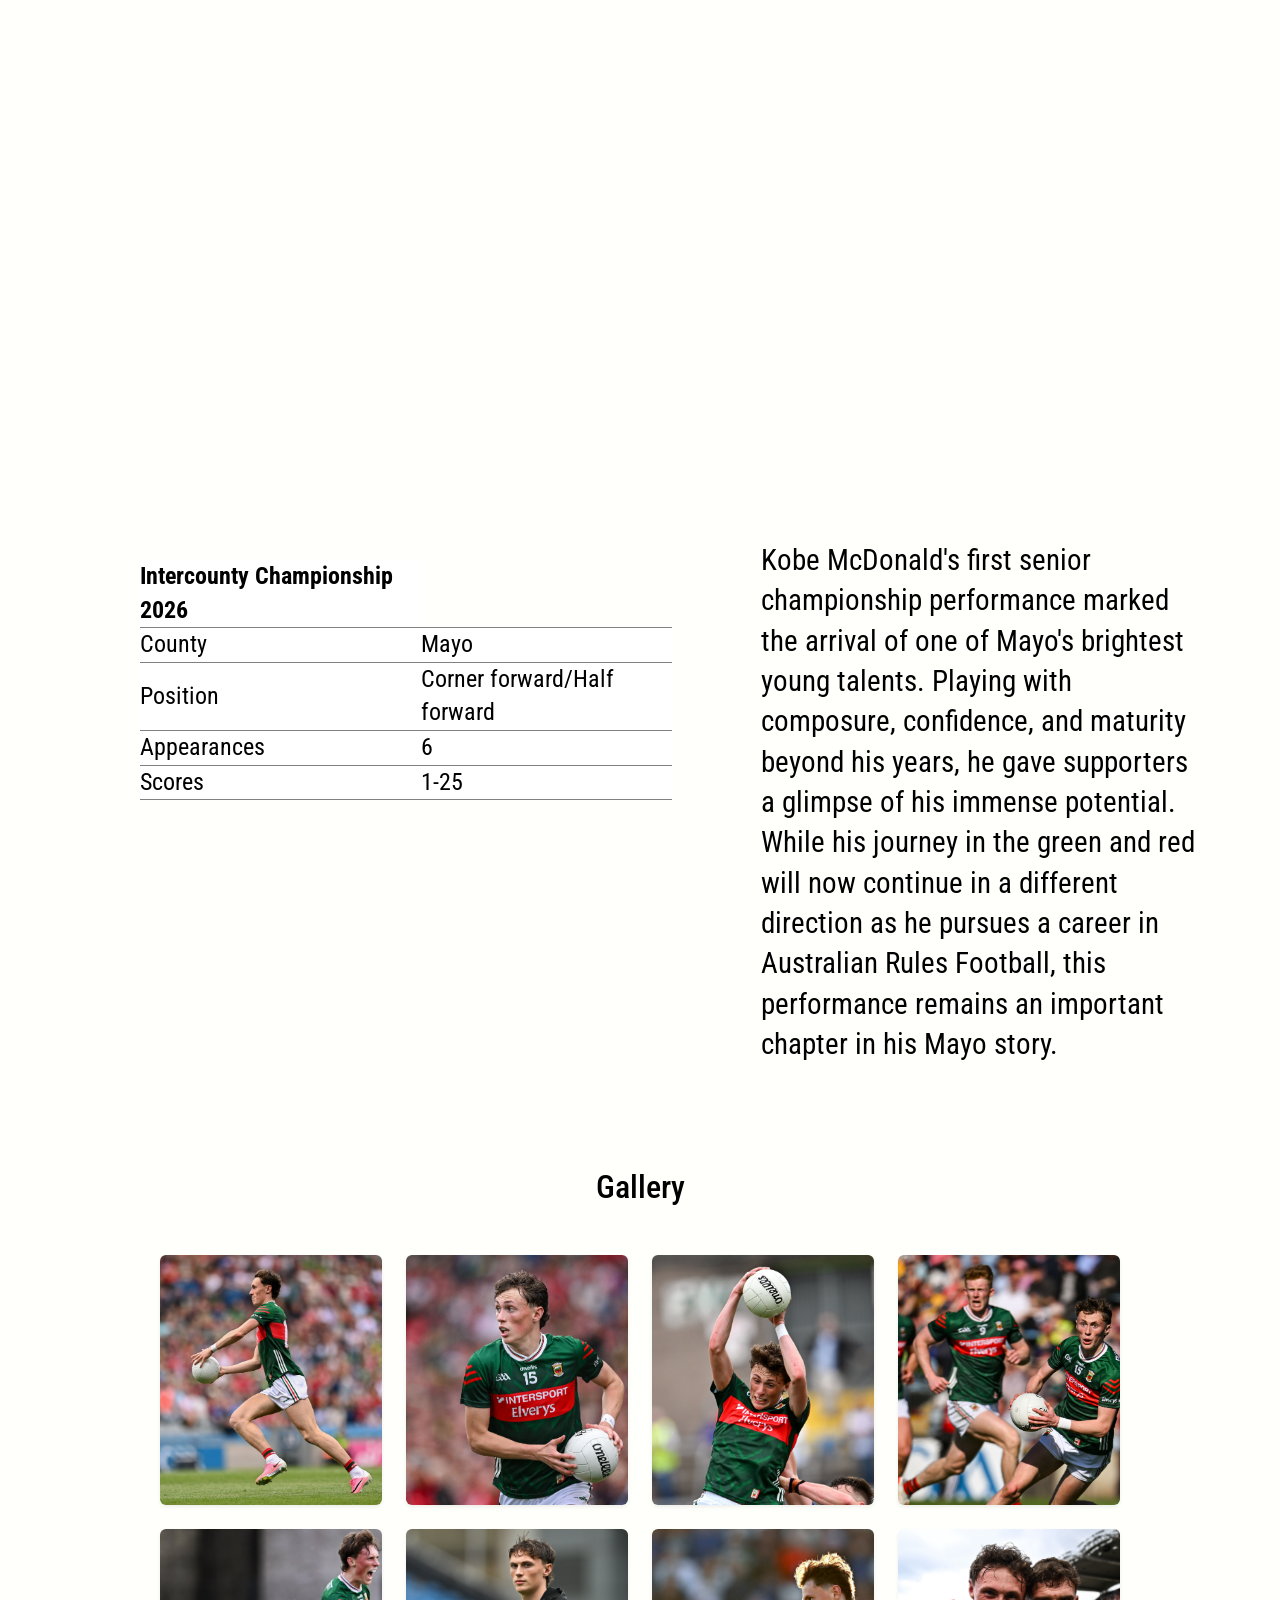
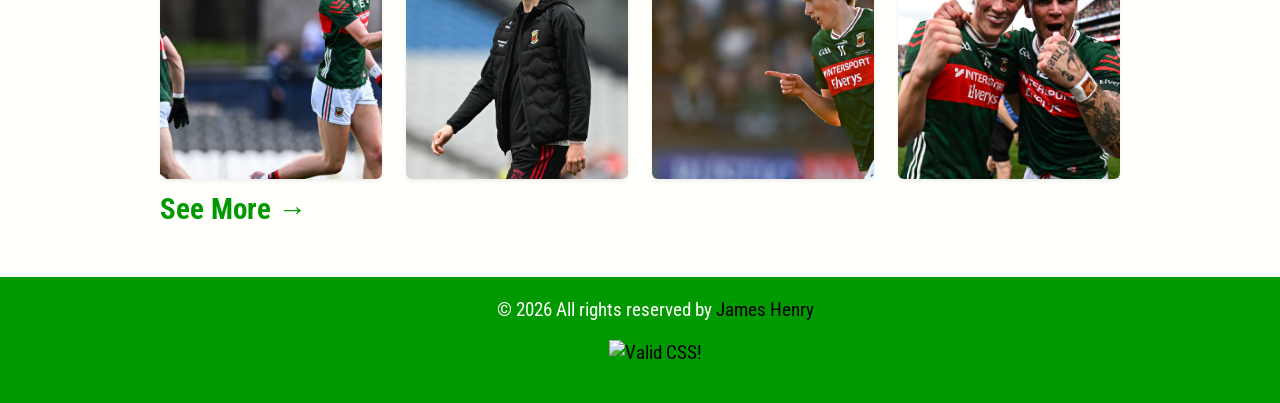
==== commit 84fe5cce: "Final version" ====
--- a/index.html
+++ b/index.html
@@ -25,7 +25,7 @@
 	<body>
 		<header>
 			<h1><a href="index.html">Kobe McDonald</a></h1>
-			<nav class="navbar navbar-expand-lg navbar-light bg-light">  /* navbar via Bootstrap */
+			<nav class="navbar navbar-expand-lg navbar-light bg-light">  <!--navbar via Bootstrap-->
 				<button
 					class="navbar-toggler"
 					type="button"
@@ -74,7 +74,7 @@
 			/>
 		</div>
 
-		<div class="angled-divider"></div>  /* This is the green and red divider you will see between hero and content on all pages */
+		<div class="angled-divider"></div> <!--This is the green and red divider you will see between hero and content on all pages-->
 
 		<main>
 			<div class="video">
@@ -111,7 +111,7 @@
 					></iframe>
 				</aside>
 			</div>
-			<div class="parallax"></div>  /*parallax image*/
+			<div class="parallax"></div>  <!--parallax image-->
 
 			<div class="stats">
 				<aside class="table">
@@ -151,7 +151,7 @@
 				</section>
 			</div>
 
-			<section class="py-5"> /* Gallery done via Bootstrap */
+			<section class="py-5"> <!--Gallery done via Bootstrap-->
 				<div class="container">
 					<h2 class="text-center mb-5">Gallery</h2>
 
@@ -260,7 +260,7 @@
 							</a>
 						</div>
 					</div>
-					<div class="see-more"><a href="gallery.html">See More →</a></div>  /*This was a button + link but changed to just link as validator didn't like it*/
+					<div class="see-more"><a href="gallery.html">See More →</a></div>  <!--This was a button + link but changed to just link as validator didn't like it-->
 					
 				</div>
 			</section>
